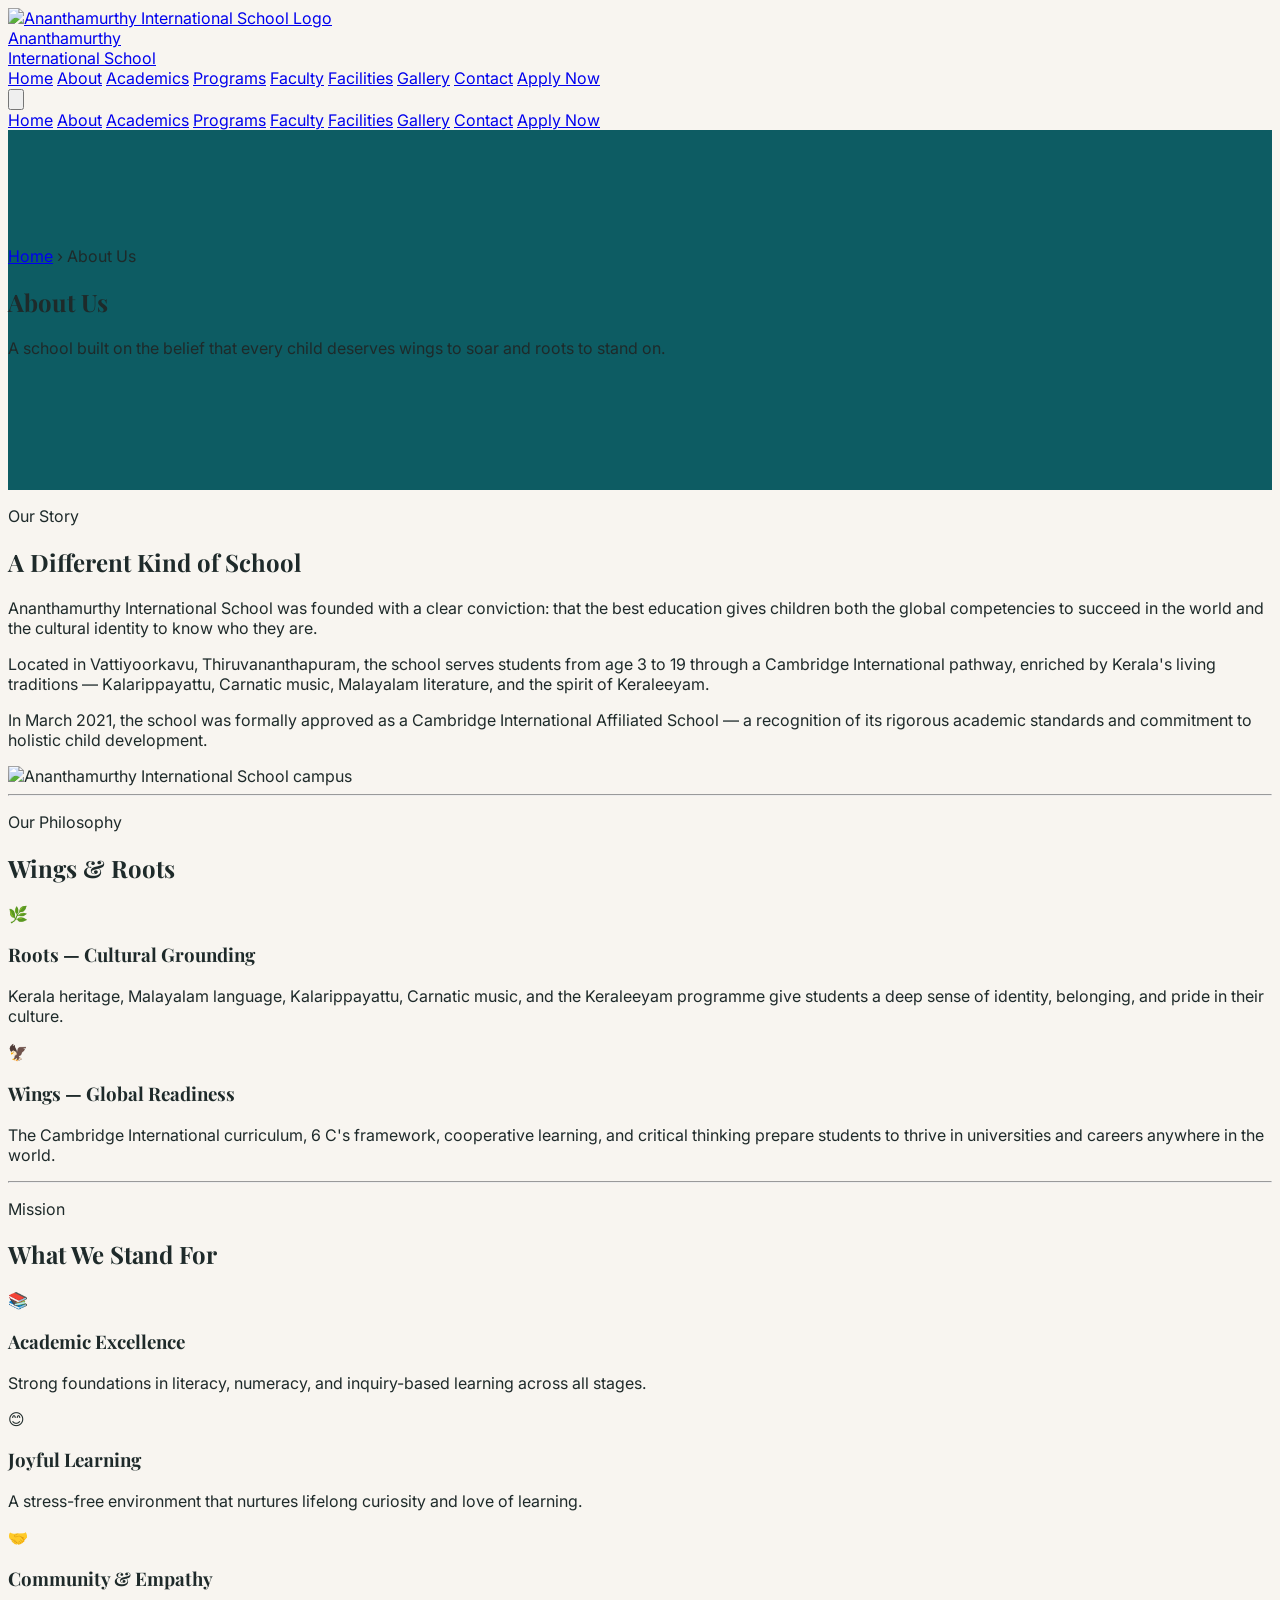
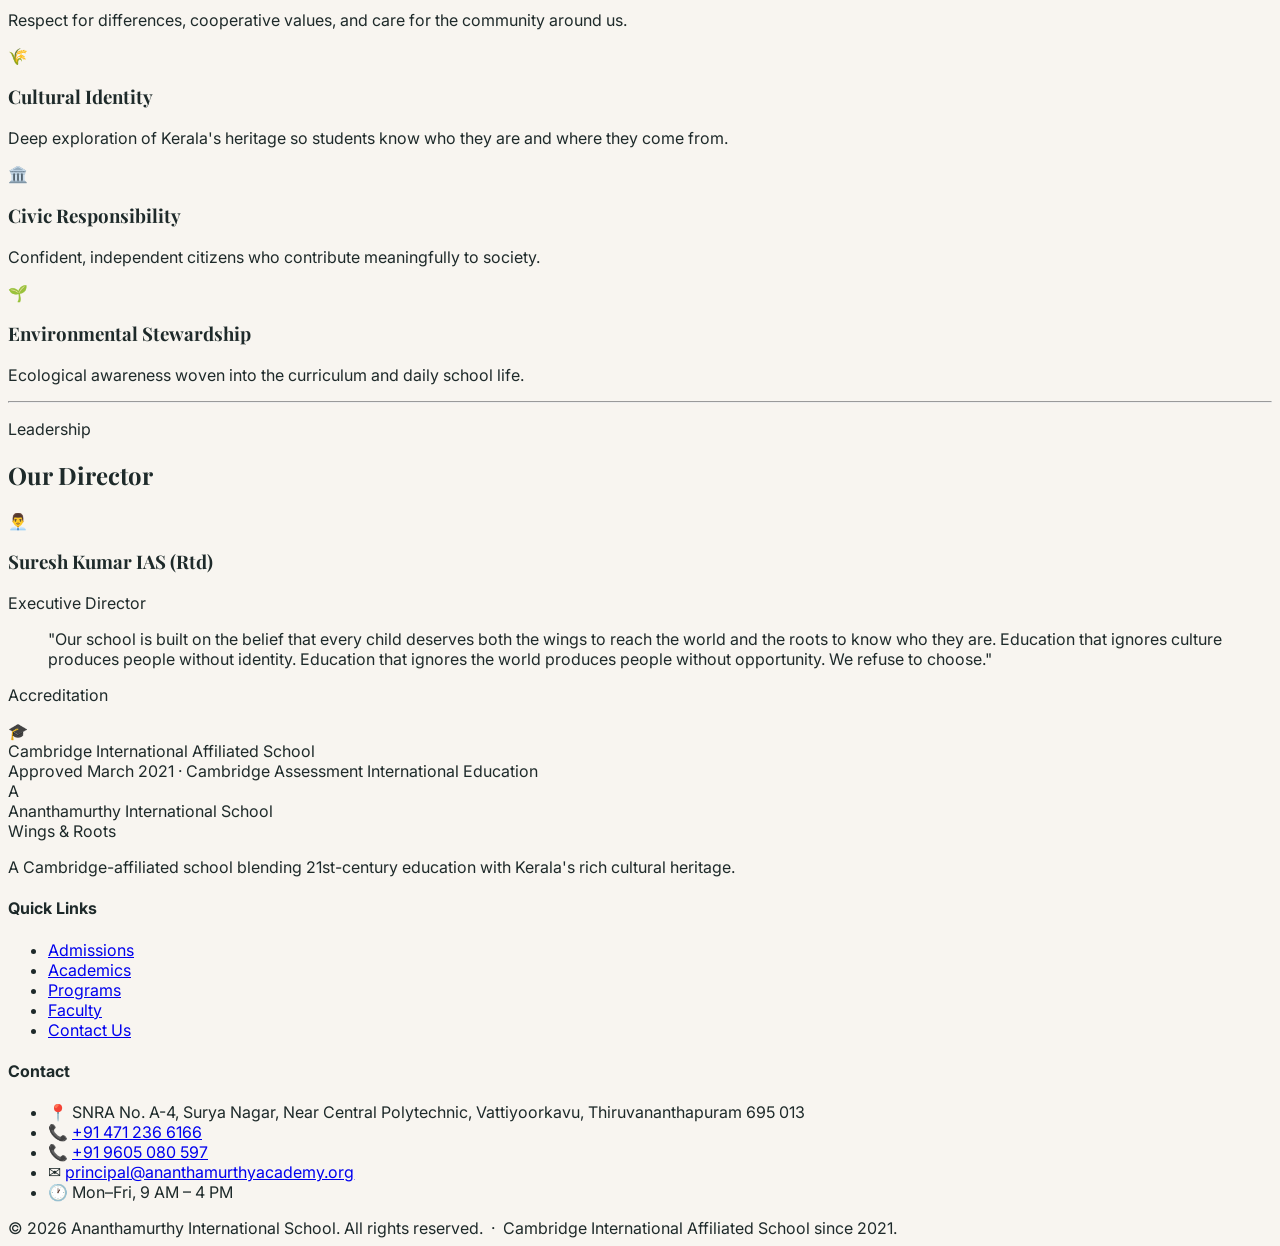
==== about.html @ 5019efb7 "Initial commit: full school website" ====
<!DOCTYPE html>
<html lang="en">
<head>
  <meta charset="UTF-8" />
  <meta name="viewport" content="width=device-width, initial-scale=1.0" />
  <title>About Us — Ananthamurthy International School</title>
  <script src="https://cdn.tailwindcss.com"></script>
  <link rel="stylesheet" href="assets/css/style.css" />
</head>
<body class="bg-stone-50">
  <div id="navbar-placeholder"></div>

  <!-- Hero -->
  <section class="hero-section" style="background-image: url('https://ananthamurthyacademy.org/images/banner_003.jpg'); min-height: 40vh;">
    <div class="hero-overlay"></div>
    <div class="hero-content max-w-6xl mx-auto px-6 py-16 text-white">
      <nav class="text-teal-200 text-sm mb-4">
        <a href="index.html" class="hover:text-yellow-300">Home</a>
        <span class="mx-2">›</span>
        <span class="text-white font-semibold">About Us</span>
      </nav>
      <h1 class="text-3xl md:text-5xl font-bold mb-4">About Us</h1>
      <p class="text-teal-100 text-lg max-w-2xl">A school built on the belief that every child deserves wings to soar and roots to stand on.</p>
    </div>
  </section>

  <div class="max-w-6xl mx-auto px-4 py-16">

    <!-- Our Story -->
    <section class="flex flex-col md:flex-row gap-12 items-center mb-16">
      <div class="md:w-1/2">
        <p class="text-yellow-600 font-semibold text-sm uppercase tracking-widest mb-2">Our Story</p>
        <h2 class="text-3xl font-bold text-teal-900 mb-5">A Different Kind of School</h2>
        <p class="text-gray-600 leading-relaxed mb-4">
          Ananthamurthy International School was founded with a clear conviction: that the best education gives children
          both the global competencies to succeed in the world and the cultural identity to know who they are.
        </p>
        <p class="text-gray-600 leading-relaxed mb-4">
          Located in Vattiyoorkavu, Thiruvananthapuram, the school serves students from age 3 to 19 through
          a Cambridge International pathway, enriched by Kerala's living traditions — Kalarippayattu, Carnatic
          music, Malayalam literature, and the spirit of Keraleeyam.
        </p>
        <p class="text-gray-600 leading-relaxed">
          In March 2021, the school was formally approved as a Cambridge International Affiliated School —
          a recognition of its rigorous academic standards and commitment to holistic child development.
        </p>
      </div>
      <div class="md:w-1/2 rounded-2xl overflow-hidden shadow-lg">
        <img src="https://ananthamurthyacademy.org/images/banner_001.jpg"
             alt="Ananthamurthy International School campus"
             class="w-full h-72 object-cover" />
      </div>
    </section>

    <hr class="border-stone-200 mb-16" />

    <!-- Wings & Roots -->
    <section class="mb-16">
      <div class="text-center mb-10">
        <p class="text-yellow-600 font-semibold text-sm uppercase tracking-widest mb-2">Our Philosophy</p>
        <h2 class="text-3xl font-bold text-teal-900">Wings &amp; Roots</h2>
      </div>
      <div class="grid grid-cols-1 md:grid-cols-2 gap-8">
        <div class="bg-teal-800 text-white rounded-2xl p-8">
          <div class="text-4xl mb-4">🌿</div>
          <h3 class="text-xl font-bold mb-3">Roots — Cultural Grounding</h3>
          <p class="text-teal-100 leading-relaxed">
            Kerala heritage, Malayalam language, Kalarippayattu, Carnatic music, and the Keraleeyam programme
            give students a deep sense of identity, belonging, and pride in their culture.
          </p>
        </div>
        <div class="bg-yellow-500 text-teal-900 rounded-2xl p-8">
          <div class="text-4xl mb-4">🦅</div>
          <h3 class="text-xl font-bold mb-3">Wings — Global Readiness</h3>
          <p class="text-teal-800 leading-relaxed">
            The Cambridge International curriculum, 6 C's framework, cooperative learning, and critical thinking
            prepare students to thrive in universities and careers anywhere in the world.
          </p>
        </div>
      </div>
    </section>

    <hr class="border-stone-200 mb-16" />

    <!-- Mission -->
    <section class="mb-16">
      <p class="text-yellow-600 font-semibold text-sm uppercase tracking-widest mb-2">Mission</p>
      <h2 class="text-3xl font-bold text-teal-900 mb-8">What We Stand For</h2>
      <div class="grid grid-cols-1 sm:grid-cols-2 lg:grid-cols-3 gap-6">
        <div class="bg-white rounded-xl p-6 border border-teal-50 shadow-sm">
          <div class="text-2xl mb-3">📚</div>
          <h3 class="font-bold text-teal-900 mb-2">Academic Excellence</h3>
          <p class="text-gray-500 text-sm leading-relaxed">Strong foundations in literacy, numeracy, and inquiry-based learning across all stages.</p>
        </div>
        <div class="bg-white rounded-xl p-6 border border-teal-50 shadow-sm">
          <div class="text-2xl mb-3">😊</div>
          <h3 class="font-bold text-teal-900 mb-2">Joyful Learning</h3>
          <p class="text-gray-500 text-sm leading-relaxed">A stress-free environment that nurtures lifelong curiosity and love of learning.</p>
        </div>
        <div class="bg-white rounded-xl p-6 border border-teal-50 shadow-sm">
          <div class="text-2xl mb-3">🤝</div>
          <h3 class="font-bold text-teal-900 mb-2">Community &amp; Empathy</h3>
          <p class="text-gray-500 text-sm leading-relaxed">Respect for differences, cooperative values, and care for the community around us.</p>
        </div>
        <div class="bg-white rounded-xl p-6 border border-teal-50 shadow-sm">
          <div class="text-2xl mb-3">🌾</div>
          <h3 class="font-bold text-teal-900 mb-2">Cultural Identity</h3>
          <p class="text-gray-500 text-sm leading-relaxed">Deep exploration of Kerala's heritage so students know who they are and where they come from.</p>
        </div>
        <div class="bg-white rounded-xl p-6 border border-teal-50 shadow-sm">
          <div class="text-2xl mb-3">🏛️</div>
          <h3 class="font-bold text-teal-900 mb-2">Civic Responsibility</h3>
          <p class="text-gray-500 text-sm leading-relaxed">Confident, independent citizens who contribute meaningfully to society.</p>
        </div>
        <div class="bg-white rounded-xl p-6 border border-teal-50 shadow-sm">
          <div class="text-2xl mb-3">🌱</div>
          <h3 class="font-bold text-teal-900 mb-2">Environmental Stewardship</h3>
          <p class="text-gray-500 text-sm leading-relaxed">Ecological awareness woven into the curriculum and daily school life.</p>
        </div>
      </div>
    </section>

    <hr class="border-stone-200 mb-16" />

    <!-- Director -->
    <section class="mb-16">
      <p class="text-yellow-600 font-semibold text-sm uppercase tracking-widest mb-2">Leadership</p>
      <h2 class="text-3xl font-bold text-teal-900 mb-8">Our Director</h2>
      <div class="flex flex-col md:flex-row gap-10 items-center bg-white rounded-2xl p-8 shadow-sm border border-teal-50">
        <div class="flex-shrink-0 w-36 h-36 rounded-full bg-teal-100 flex items-center justify-center text-6xl">👨‍💼</div>
        <div>
          <h3 class="text-xl font-bold text-teal-900 mb-1">Suresh Kumar IAS (Rtd)</h3>
          <p class="text-yellow-600 font-semibold text-sm mb-4">Executive Director</p>
          <blockquote class="text-gray-600 italic leading-relaxed border-l-4 border-yellow-400 pl-4">
            "Our school is built on the belief that every child deserves both the wings to reach the world
            and the roots to know who they are. Education that ignores culture produces people without identity.
            Education that ignores the world produces people without opportunity. We refuse to choose."
          </blockquote>
        </div>
      </div>
    </section>

    <!-- Cambridge Badge -->
    <section class="bg-teal-50 rounded-2xl p-8 text-center">
      <p class="text-teal-700 text-sm font-semibold uppercase tracking-widest mb-3">Accreditation</p>
      <div class="inline-flex items-center gap-3 bg-white border border-teal-100 rounded-xl px-6 py-4 shadow-sm">
        <span class="text-3xl">🎓</span>
        <div class="text-left">
          <div class="font-bold text-teal-900 text-sm">Cambridge International Affiliated School</div>
          <div class="text-gray-400 text-xs">Approved March 2021 · Cambridge Assessment International Education</div>
        </div>
      </div>
    </section>

  </div>

  <div id="footer-placeholder"></div>
  <script src="assets/js/components.js"></script>
</body>
</html>
---- assets/css/style.css ----
/* ============================================================
   style.css — Minimal custom CSS
   Tailwind handles 95% of styling. This file covers only
   things Tailwind can't do with utility classes alone.
   ============================================================ */

/* Import Google Fonts */
@import url('https://fonts.googleapis.com/css2?family=Playfair+Display:wght@600;700&family=Inter:wght@400;500;600;700&display=swap');

/* Apply fonts globally */
body {
  font-family: 'Inter', system-ui, sans-serif;
  background-color: #F8F5F0;
  color: #1E2A2A;
}

h1, h2, h3 {
  font-family: 'Playfair Display', Georgia, serif;
}

/* Hero section — full-viewport background image with overlay */
.hero-section {
  position: relative;
  min-height: 92vh;
  background-size: cover;
  background-position: center;
  background-color: #0D5C63; /* fallback if image doesn't load */
  display: flex;
  align-items: center;
}

.hero-overlay {
  position: absolute;
  inset: 0;
  background: linear-gradient(
    135deg,
    rgba(13, 92, 99, 0.88) 0%,
    rgba(13, 92, 99, 0.65) 100%
  );
}

.hero-content {
  position: relative;
  z-index: 10;
}

/* Gallery lightbox */
.lightbox {
  position: fixed;
  inset: 0;
  background: rgba(0, 0, 0, 0.92);
  display: flex;
  align-items: center;
  justify-content: center;
  z-index: 1000;
  padding: 1rem;
}

.lightbox.hidden {
  display: none;
}

/* FAQ accordion — smooth height transition */
.faq-answer {
  max-height: 0;
  overflow: hidden;
  transition: max-height 0.3s ease;
}

.faq-answer.open {
  max-height: 300px;
}

/* Smooth page scroll */
html {
  scroll-behavior: smooth;
}

/* Custom teal color shortcuts (used alongside Tailwind) */
.text-teal-school   { color: #0D5C63; }
.bg-teal-school     { background-color: #0D5C63; }
.text-gold-school   { color: #C8962B; }
.bg-gold-school     { background-color: #C8962B; }
.border-gold-school { border-color: #C8962B; }
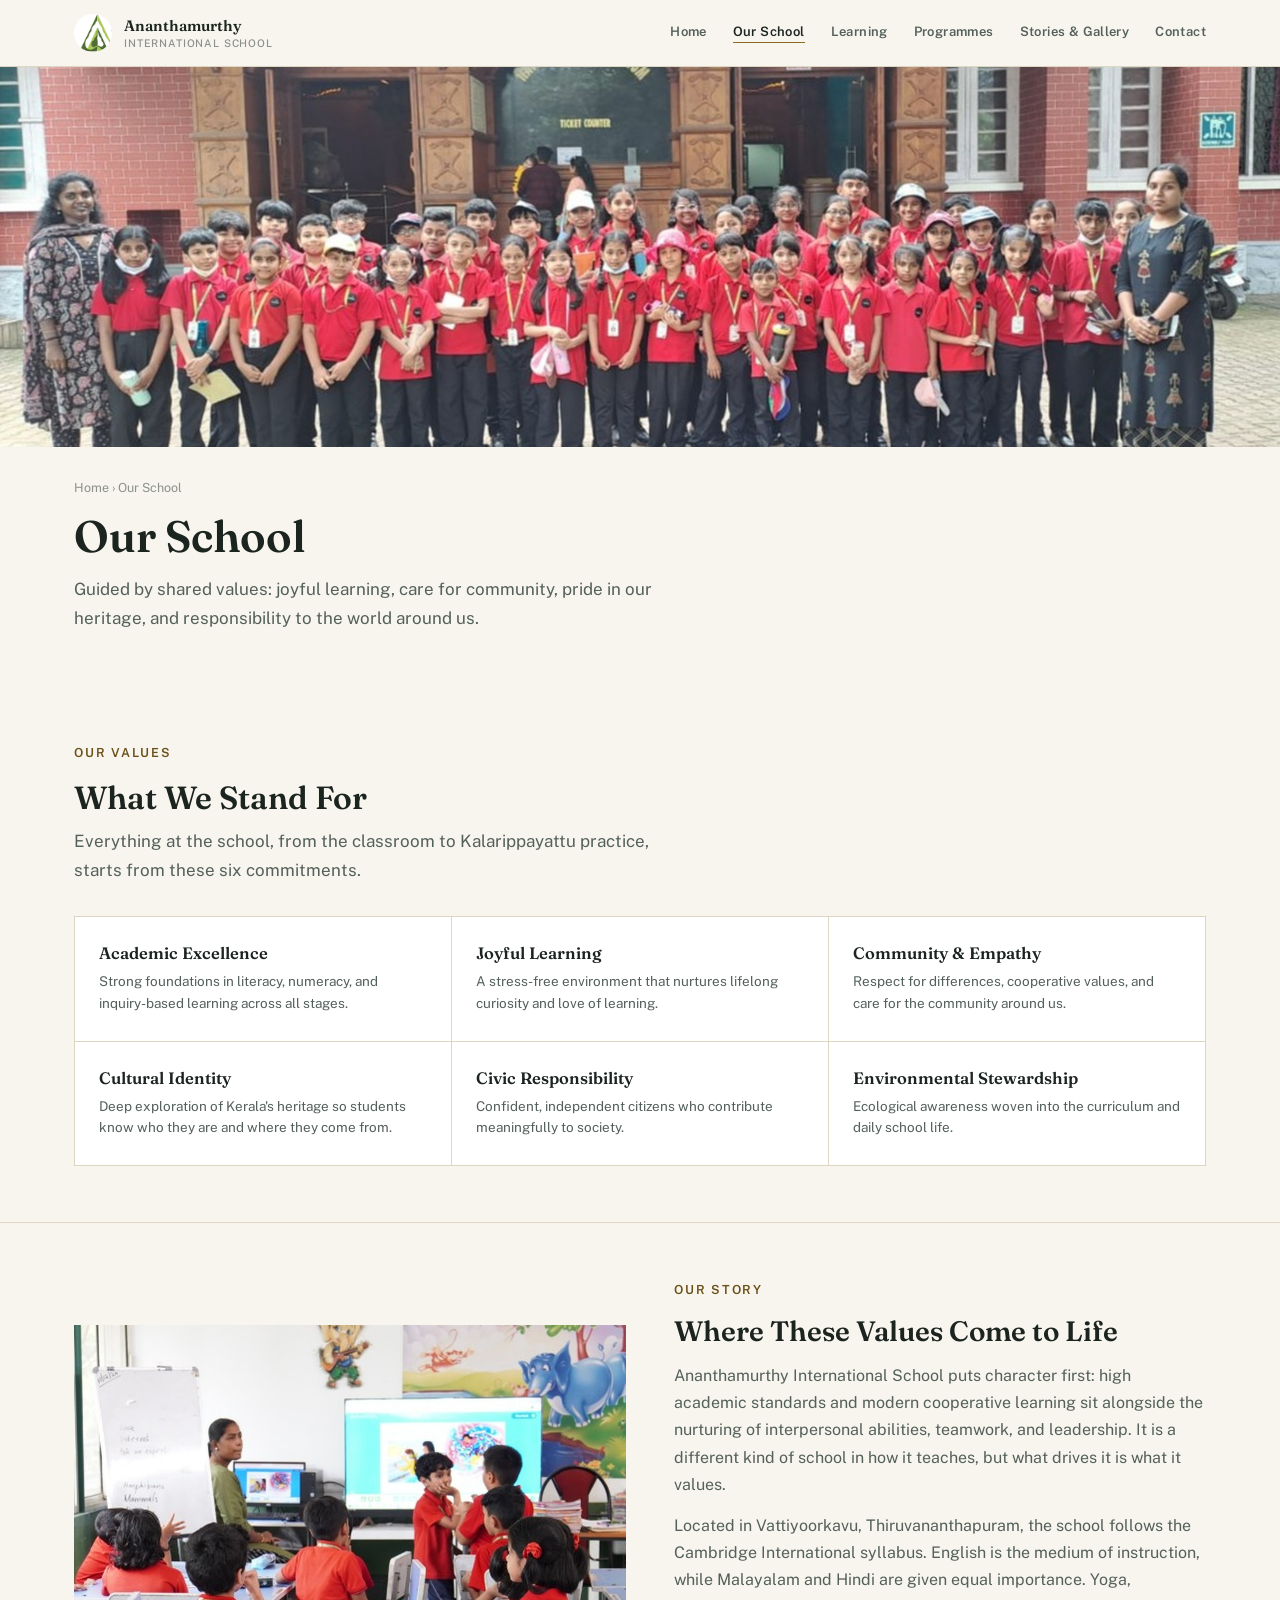
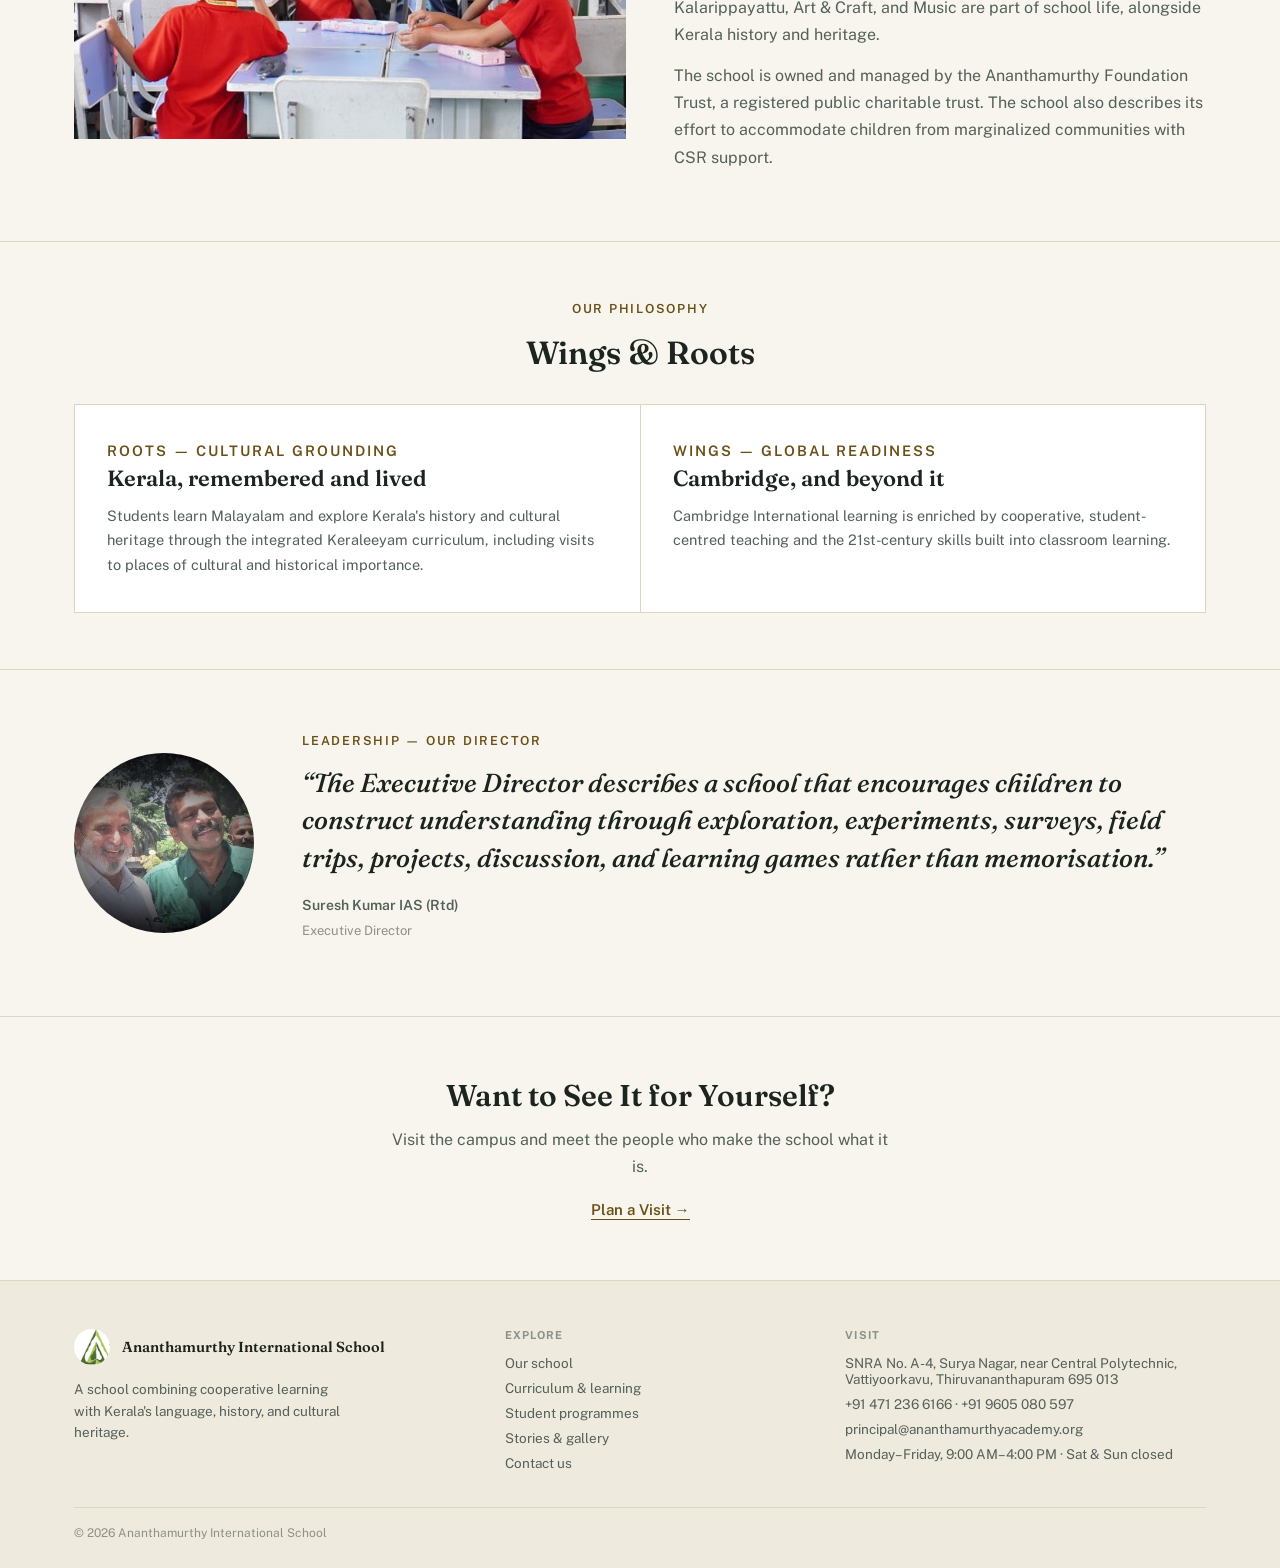
==== commit 35c1460f: "Editorial redesign: values-led copy, all pages converted Co-Authored-By: Claude Sonnet 5.5 <noreply@" ====
--- a/about.html
+++ b/about.html
@@ -1,160 +1,120 @@
 <!DOCTYPE html>
 <html lang="en">
 <head>
-  <meta charset="UTF-8" />
-  <meta name="viewport" content="width=device-width, initial-scale=1.0" />
-  <title>About Us — Ananthamurthy International School</title>
-  <script src="https://cdn.tailwindcss.com"></script>
-  <link rel="stylesheet" href="assets/css/style.css" />
+<meta charset="UTF-8" />
+<meta name="viewport" content="width=device-width, initial-scale=1.0" />
+<title>Our School — Ananthamurthy International School</title>
+<link rel="preconnect" href="https://fonts.googleapis.com">
+<link rel="preconnect" href="https://fonts.gstatic.com" crossorigin>
+<link rel="stylesheet" href="https://fonts.googleapis.com/css2?family=Fraunces:ital,opsz,wght@0,9..144,400;0,9..144,500;0,9..144,600;1,9..144,500&family=Public+Sans:wght@400;500;600;700&display=swap">
+<link rel="stylesheet" href="assets/css/editorial.css" />
 </head>
-<body class="bg-stone-50">
-  <div id="navbar-placeholder"></div>
+<body>
+  <header class="site"><div id="navbar-placeholder"></div></header>
 
-  <!-- Hero -->
-  <section class="hero-section" style="background-image: url('https://ananthamurthyacademy.org/images/banner_003.jpg'); min-height: 40vh;">
-    <div class="hero-overlay"></div>
-    <div class="hero-content max-w-6xl mx-auto px-6 py-16 text-white">
-      <nav class="text-teal-200 text-sm mb-4">
-        <a href="index.html" class="hover:text-yellow-300">Home</a>
-        <span class="mx-2">›</span>
-        <span class="text-white font-semibold">About Us</span>
-      </nav>
-      <h1 class="text-3xl md:text-5xl font-bold mb-4">About Us</h1>
-      <p class="text-teal-100 text-lg max-w-2xl">A school built on the belief that every child deserves wings to soar and roots to stand on.</p>
+  <div class="page-hero-photo">
+    <img src="assets/images/images/banner2.jpg" alt="Ananthamurthy International School students and campus" />
+  </div>
+  <div class="wrap page-hero-copy">
+    <p class="crumb"><a href="index.html">Home</a> › Our School</p>
+    <h1>Our School</h1>
+    <p class="lede">Guided by shared values: joyful learning, care for community, pride in our heritage, and responsibility to the world around us.</p>
+  </div>
+
+  <section class="section" style="border-top:none;">
+    <div class="wrap">
+      <div class="section-head">
+        <p class="eyebrow">Our Values</p>
+        <h2>What We Stand For</h2>
+        <p class="lede">Everything at the school, from the classroom to Kalarippayattu practice, starts from these six commitments.</p>
+      </div>
+      <div class="item-grid">
+        <div class="item">
+          <h3>Academic Excellence</h3>
+          <p>Strong foundations in literacy, numeracy, and inquiry-based learning across all stages.</p>
+        </div>
+        <div class="item">
+          <h3>Joyful Learning</h3>
+          <p>A stress-free environment that nurtures lifelong curiosity and love of learning.</p>
+        </div>
+        <div class="item">
+          <h3>Community &amp; Empathy</h3>
+          <p>Respect for differences, cooperative values, and care for the community around us.</p>
+        </div>
+        <div class="item">
+          <h3>Cultural Identity</h3>
+          <p>Deep exploration of Kerala's heritage so students know who they are and where they come from.</p>
+        </div>
+        <div class="item">
+          <h3>Civic Responsibility</h3>
+          <p>Confident, independent citizens who contribute meaningfully to society.</p>
+        </div>
+        <div class="item">
+          <h3>Environmental Stewardship</h3>
+          <p>Ecological awareness woven into the curriculum and daily school life.</p>
+        </div>
+      </div>
     </div>
   </section>
 
-  <div class="max-w-6xl mx-auto px-4 py-16">
+  <section class="section">
+    <div class="wrap split">
+      <div class="split-photo">
+        <img src="assets/images/images/banner3.jpg" alt="Ananthamurthy International School campus" />
+      </div>
+      <div class="split-body">
+        <p class="eyebrow">Our Story</p>
+        <h2>Where These Values Come to Life</h2>
+        <p>Ananthamurthy International School puts character first: high academic standards and modern cooperative learning sit alongside the nurturing of interpersonal abilities, teamwork, and leadership. It is a different kind of school in how it teaches, but what drives it is what it values.</p>
+        <p>Located in Vattiyoorkavu, Thiruvananthapuram, the school follows the Cambridge International syllabus. English is the medium of instruction, while Malayalam and Hindi are given equal importance. Yoga, Kalarippayattu, Art &amp; Craft, and Music are part of school life, alongside Kerala history and heritage.</p>
+        <p>The school is owned and managed by the Ananthamurthy Foundation Trust, a registered public charitable trust. The school also describes its effort to accommodate children from marginalized communities with CSR support.</p>
+      </div>
+    </div>
+  </section>
 
-    <!-- Our Story -->
-    <section class="flex flex-col md:flex-row gap-12 items-center mb-16">
-      <div class="md:w-1/2">
-        <p class="text-yellow-600 font-semibold text-sm uppercase tracking-widest mb-2">Our Story</p>
-        <h2 class="text-3xl font-bold text-teal-900 mb-5">A Different Kind of School</h2>
-        <p class="text-gray-600 leading-relaxed mb-4">
-          Ananthamurthy International School was founded with a clear conviction: that the best education gives children
-          both the global competencies to succeed in the world and the cultural identity to know who they are.
-        </p>
-        <p class="text-gray-600 leading-relaxed mb-4">
-          Located in Vattiyoorkavu, Thiruvananthapuram, the school serves students from age 3 to 19 through
-          a Cambridge International pathway, enriched by Kerala's living traditions — Kalarippayattu, Carnatic
-          music, Malayalam literature, and the spirit of Keraleeyam.
-        </p>
-        <p class="text-gray-600 leading-relaxed">
-          In March 2021, the school was formally approved as a Cambridge International Affiliated School —
-          a recognition of its rigorous academic standards and commitment to holistic child development.
-        </p>
+  <section class="section">
+    <div class="wrap">
+      <div class="section-head" style="text-align:center;">
+        <p class="eyebrow">Our Philosophy</p>
+        <h2>Wings &amp; Roots</h2>
       </div>
-      <div class="md:w-1/2 rounded-2xl overflow-hidden shadow-lg">
-        <img src="https://ananthamurthyacademy.org/images/banner_001.jpg"
-             alt="Ananthamurthy International School campus"
-             class="w-full h-72 object-cover" />
-      </div>
-    </section>
-
-    <hr class="border-stone-200 mb-16" />
-
-    <!-- Wings & Roots -->
-    <section class="mb-16">
-      <div class="text-center mb-10">
-        <p class="text-yellow-600 font-semibold text-sm uppercase tracking-widest mb-2">Our Philosophy</p>
-        <h2 class="text-3xl font-bold text-teal-900">Wings &amp; Roots</h2>
-      </div>
-      <div class="grid grid-cols-1 md:grid-cols-2 gap-8">
-        <div class="bg-teal-800 text-white rounded-2xl p-8">
-          <div class="text-4xl mb-4">🌿</div>
-          <h3 class="text-xl font-bold mb-3">Roots — Cultural Grounding</h3>
-          <p class="text-teal-100 leading-relaxed">
-            Kerala heritage, Malayalam language, Kalarippayattu, Carnatic music, and the Keraleeyam programme
-            give students a deep sense of identity, belonging, and pride in their culture.
-          </p>
+      <div class="feature-pair">
+        <div class="feature">
+          <p class="eyebrow">Roots — Cultural Grounding</p>
+          <h3>Kerala, remembered and lived</h3>
+          <p>Students learn Malayalam and explore Kerala's history and cultural heritage through the integrated Keraleeyam curriculum, including visits to places of cultural and historical importance.</p>
         </div>
-        <div class="bg-yellow-500 text-teal-900 rounded-2xl p-8">
-          <div class="text-4xl mb-4">🦅</div>
-          <h3 class="text-xl font-bold mb-3">Wings — Global Readiness</h3>
-          <p class="text-teal-800 leading-relaxed">
-            The Cambridge International curriculum, 6 C's framework, cooperative learning, and critical thinking
-            prepare students to thrive in universities and careers anywhere in the world.
-          </p>
+        <div class="feature">
+          <p class="eyebrow">Wings — Global Readiness</p>
+          <h3>Cambridge, and beyond it</h3>
+          <p>Cambridge International learning is enriched by cooperative, student-centred teaching and the 21st-century skills built into classroom learning.</p>
         </div>
       </div>
-    </section>
+    </div>
+  </section>
 
-    <hr class="border-stone-200 mb-16" />
+  <section class="quote-section">
+    <div class="wrap quote-grid">
+      <div class="quote-photo">
+        <img src="assets/images/images/with_our_leading_light_ananthamurthy_ananthamurthy-academy.jpg" alt="Suresh Kumar IAS (Rtd), Executive Director" />
+      </div>
+      <div class="quote-body">
+        <p class="eyebrow">Leadership — Our Director</p>
+        <blockquote>&ldquo;The Executive Director describes a school that encourages children to construct understanding through exploration, experiments, surveys, field trips, projects, discussion, and learning games rather than memorisation.&rdquo;</blockquote>
+        <p class="quote-attr">Suresh Kumar IAS (Rtd)<span>Executive Director</span></p>
+      </div>
+    </div>
+  </section>
 
-    <!-- Mission -->
-    <section class="mb-16">
-      <p class="text-yellow-600 font-semibold text-sm uppercase tracking-widest mb-2">Mission</p>
-      <h2 class="text-3xl font-bold text-teal-900 mb-8">What We Stand For</h2>
-      <div class="grid grid-cols-1 sm:grid-cols-2 lg:grid-cols-3 gap-6">
-        <div class="bg-white rounded-xl p-6 border border-teal-50 shadow-sm">
-          <div class="text-2xl mb-3">📚</div>
-          <h3 class="font-bold text-teal-900 mb-2">Academic Excellence</h3>
-          <p class="text-gray-500 text-sm leading-relaxed">Strong foundations in literacy, numeracy, and inquiry-based learning across all stages.</p>
-        </div>
-        <div class="bg-white rounded-xl p-6 border border-teal-50 shadow-sm">
-          <div class="text-2xl mb-3">😊</div>
-          <h3 class="font-bold text-teal-900 mb-2">Joyful Learning</h3>
-          <p class="text-gray-500 text-sm leading-relaxed">A stress-free environment that nurtures lifelong curiosity and love of learning.</p>
-        </div>
-        <div class="bg-white rounded-xl p-6 border border-teal-50 shadow-sm">
-          <div class="text-2xl mb-3">🤝</div>
-          <h3 class="font-bold text-teal-900 mb-2">Community &amp; Empathy</h3>
-          <p class="text-gray-500 text-sm leading-relaxed">Respect for differences, cooperative values, and care for the community around us.</p>
-        </div>
-        <div class="bg-white rounded-xl p-6 border border-teal-50 shadow-sm">
-          <div class="text-2xl mb-3">🌾</div>
-          <h3 class="font-bold text-teal-900 mb-2">Cultural Identity</h3>
-          <p class="text-gray-500 text-sm leading-relaxed">Deep exploration of Kerala's heritage so students know who they are and where they come from.</p>
-        </div>
-        <div class="bg-white rounded-xl p-6 border border-teal-50 shadow-sm">
-          <div class="text-2xl mb-3">🏛️</div>
-          <h3 class="font-bold text-teal-900 mb-2">Civic Responsibility</h3>
-          <p class="text-gray-500 text-sm leading-relaxed">Confident, independent citizens who contribute meaningfully to society.</p>
-        </div>
-        <div class="bg-white rounded-xl p-6 border border-teal-50 shadow-sm">
-          <div class="text-2xl mb-3">🌱</div>
-          <h3 class="font-bold text-teal-900 mb-2">Environmental Stewardship</h3>
-          <p class="text-gray-500 text-sm leading-relaxed">Ecological awareness woven into the curriculum and daily school life.</p>
-        </div>
-      </div>
-    </section>
+  <section class="cta-banner">
+    <div class="wrap">
+      <h2>Want to See It for Yourself?</h2>
+      <p>Visit the campus and meet the people who make the school what it is.</p>
+      <a class="textlink" href="contact.html">Plan a Visit →</a>
+    </div>
+  </section>
 
-    <hr class="border-stone-200 mb-16" />
-
-    <!-- Director -->
-    <section class="mb-16">
-      <p class="text-yellow-600 font-semibold text-sm uppercase tracking-widest mb-2">Leadership</p>
-      <h2 class="text-3xl font-bold text-teal-900 mb-8">Our Director</h2>
-      <div class="flex flex-col md:flex-row gap-10 items-center bg-white rounded-2xl p-8 shadow-sm border border-teal-50">
-        <div class="flex-shrink-0 w-36 h-36 rounded-full bg-teal-100 flex items-center justify-center text-6xl">👨‍💼</div>
-        <div>
-          <h3 class="text-xl font-bold text-teal-900 mb-1">Suresh Kumar IAS (Rtd)</h3>
-          <p class="text-yellow-600 font-semibold text-sm mb-4">Executive Director</p>
-          <blockquote class="text-gray-600 italic leading-relaxed border-l-4 border-yellow-400 pl-4">
-            "Our school is built on the belief that every child deserves both the wings to reach the world
-            and the roots to know who they are. Education that ignores culture produces people without identity.
-            Education that ignores the world produces people without opportunity. We refuse to choose."
-          </blockquote>
-        </div>
-      </div>
-    </section>
-
-    <!-- Cambridge Badge -->
-    <section class="bg-teal-50 rounded-2xl p-8 text-center">
-      <p class="text-teal-700 text-sm font-semibold uppercase tracking-widest mb-3">Accreditation</p>
-      <div class="inline-flex items-center gap-3 bg-white border border-teal-100 rounded-xl px-6 py-4 shadow-sm">
-        <span class="text-3xl">🎓</span>
-        <div class="text-left">
-          <div class="font-bold text-teal-900 text-sm">Cambridge International Affiliated School</div>
-          <div class="text-gray-400 text-xs">Approved March 2021 · Cambridge Assessment International Education</div>
-        </div>
-      </div>
-    </section>
-
-  </div>
-
-  <div id="footer-placeholder"></div>
-  <script src="assets/js/components.js"></script>
+  <footer class="site"><div id="footer-placeholder"></div></footer>
+  <script src="assets/js/editorial-nav.js?v=20261016"></script>
 </body>
 </html>
--- a/assets/css/editorial.css
+++ b/assets/css/editorial.css
@@ -0,0 +1,319 @@
+/* ============================================================
+   Ananthamurthy International School — editorial design system
+   Palette: warm neutral paper + near-black ink + one muted gold
+   accent. Serif display (Fraunces) + Public Sans body. No pill
+   buttons, no emoji icons, no solid color blocks — hairline rules
+   and real photography carry the page instead.
+   ============================================================ */
+
+:root{
+  --paper:#f7f5ee;
+  --paper-deep:#eeeadd;
+  --surface:#ffffff;
+  --ink:#1c2420;
+  --ink-soft:#54605a;
+  --ink-faint:#8c9189;
+  --rule:#ddd6c3;
+  --accent:#8c6a24;
+  --accent-ink:#6a4f17;
+  --max:1180px;
+}
+*{box-sizing:border-box;}
+html{scroll-behavior:smooth;}
+body{
+  margin:0;
+  background:var(--paper);
+  color:var(--ink);
+  font-family:'Public Sans', Arial, sans-serif;
+  -webkit-font-smoothing:antialiased;
+}
+img{max-width:100%; display:block;}
+.wrap{max-width:var(--max); margin-inline:auto; padding-inline:24px;}
+
+h1,h2,h3{
+  font-family:'Fraunces', Georgia, serif;
+  font-weight:600;
+  color:var(--ink);
+  text-wrap:balance;
+  margin:0;
+}
+.eyebrow{
+  font-family:'Public Sans', sans-serif;
+  font-size:12.5px;
+  font-weight:600;
+  letter-spacing:0.14em;
+  text-transform:uppercase;
+  color:var(--accent-ink);
+  margin:0 0 14px;
+}
+.lede{color:var(--ink-soft); font-size:17px; line-height:1.7; max-width:62ch;}
+p{margin:0 0 14px; color:var(--ink-soft); line-height:1.7;}
+a{color:inherit;}
+.textlink{
+  color:var(--accent-ink);
+  text-decoration:none;
+  font-weight:600;
+  font-size:15px;
+  border-bottom:1px solid currentColor;
+  padding-bottom:1px;
+  display:inline-block;
+}
+.textlink:hover{color:var(--ink);}
+
+/* ===== NAV ===== */
+header.site{
+  position:sticky; top:0; z-index:40;
+  background:rgba(247,245,238,0.96);
+  backdrop-filter:blur(6px);
+  border-bottom:1px solid var(--rule);
+}
+.nav-inner{display:flex; align-items:center; justify-content:space-between; gap:20px; padding-block:14px;}
+.brand{display:flex; align-items:center; gap:12px; text-decoration:none;}
+.brand img{width:38px; height:38px; border-radius:50%; object-fit:cover;}
+.brand-text{font-family:'Fraunces',serif; font-size:15px; font-weight:600; line-height:1.2; color:var(--ink);}
+.brand-text small{display:block; font-family:'Public Sans',sans-serif; font-weight:500; font-size:10.5px; letter-spacing:0.08em; text-transform:uppercase; color:var(--ink-faint); margin-top:2px;}
+nav.links{display:flex; align-items:center; gap:26px; flex-wrap:wrap;}
+nav.links a{font-size:13px; font-weight:600; letter-spacing:0.03em; text-decoration:none; color:var(--ink-soft); padding-bottom:3px; border-bottom:1px solid transparent;}
+nav.links a:hover{color:var(--ink); border-color:var(--rule);}
+nav.links a.current{color:var(--ink); border-color:var(--accent);}
+#nav-toggle{display:none; background:none; border:1px solid var(--rule); border-radius:6px; padding:7px 9px; color:var(--ink);}
+#nav-toggle svg{width:18px; height:18px; display:block;}
+#mobile-links{display:none;}
+
+/* ===== PAGE HERO (inner pages: photo + breadcrumb + title below) ===== */
+.page-hero-photo{width:100%; height:38vw; max-height:380px; min-height:220px; overflow:hidden; background:var(--paper-deep);}
+.page-hero-photo img{width:100%; height:100%; object-fit:cover;}
+.page-hero-copy{padding-block:30px 40px;}
+.crumb{font-size:12.5px; color:var(--ink-faint); margin-bottom:14px;}
+.crumb a{text-decoration:none; color:var(--ink-faint);}
+.crumb a:hover{color:var(--accent-ink);}
+.page-hero-copy h1{font-size:clamp(28px,4.2vw,44px); line-height:1.1;}
+.page-hero-copy .lede{margin-top:14px;}
+
+/* ===== HOME HERO ===== */
+.hero-photo{width:100%; height:62vw; max-height:620px; min-height:320px; overflow:hidden; background:var(--paper-deep);}
+.hero-photo img{width:100%; height:100%; object-fit:cover; object-position:center 35%;}
+.hero-copy{padding-block:52px 44px;}
+.hero-copy h1{font-size:clamp(32px,5vw,54px); line-height:1.08; max-width:16ch;}
+.hero-copy .lede{margin-top:18px; font-size:18px;}
+.hero-actions{display:flex; gap:28px; margin-top:28px; flex-wrap:wrap;}
+
+/* ===== SECTION / RULES ===== */
+.section{padding-block:56px; border-top:1px solid var(--rule);}
+.section:first-of-type{border-top:none;}
+.section-head{margin-bottom:32px;}
+.section-head h2{font-size:clamp(24px,3vw,32px);}
+.section-head .lede{margin-top:10px;}
+.section-head.row{display:flex; justify-content:space-between; align-items:flex-end; gap:16px; flex-wrap:wrap;}
+
+/* ===== EDITORIAL INTRO (two-column text) ===== */
+.intro-inner{display:flex; gap:56px; flex-wrap:wrap;}
+.intro-inner .col{flex:1 1 320px;}
+.intro-inner h2{font-size:clamp(24px,3vw,32px); margin-bottom:18px;}
+
+/* ===== SPLIT (photo + text, reversible) ===== */
+.split{display:flex; gap:48px; align-items:center; flex-wrap:wrap;}
+.split.reverse{flex-direction:row-reverse;}
+.split-photo{flex:1 1 400px; aspect-ratio:4/3; overflow:hidden; background:var(--paper-deep);}
+.split-photo img{width:100%; height:100%; object-fit:cover;}
+.split-body{flex:1 1 380px;}
+.split-body h2,.split-body h3{font-size:clamp(22px,2.6vw,28px); margin-bottom:14px;}
+.split-list{list-style:none; margin:16px 0 0; padding:0; display:grid; gap:9px;}
+.split-list li{display:flex; gap:10px; font-size:14.5px; color:var(--ink-soft); line-height:1.5;}
+.split-list li::before{content:"—"; color:var(--accent); flex:0 0 auto;}
+
+/* ===== TWO / THREE PANEL ===== */
+.panels{padding-block:56px; border-top:1px solid var(--rule);}
+.panel-grid{display:grid; grid-template-columns:1fr 1fr; gap:28px;}
+.panel{background:var(--surface); border:1px solid var(--rule);}
+.panel-photo{aspect-ratio:4/3; overflow:hidden; background:var(--paper-deep);}
+.panel-photo img{width:100%; height:100%; object-fit:cover;}
+.panel-body{padding:24px 26px 28px;}
+.panel-body h3{font-size:21px; margin-bottom:8px;}
+.panel-body p{font-size:14.5px; line-height:1.65; margin:0 0 14px;}
+
+/* ===== FULL BLEED BREAK ===== */
+.break{width:100%; height:46vw; max-height:460px; min-height:260px; overflow:hidden; background:var(--paper-deep); position:relative;}
+.break img{width:100%; height:100%; object-fit:cover; object-position:center 30%;}
+.break-cap{position:absolute; left:24px; bottom:18px; font-family:'Fraunces', serif; font-style:italic; font-weight:500; color:#fff; font-size:clamp(17px,2.4vw,24px); text-shadow:0 1px 12px rgba(0,0,0,0.45); max-width:28ch;}
+
+/* ===== QUOTE / FEATURE PERSON ===== */
+.quote-section{padding-block:60px; border-top:1px solid var(--rule);}
+.quote-grid{display:flex; gap:48px; align-items:center; flex-wrap:wrap;}
+.quote-photo{width:180px; height:180px; flex:0 0 auto; border-radius:50%; overflow:hidden; background:var(--paper-deep);}
+.quote-photo img{width:100%; height:100%; object-fit:cover;}
+.quote-body{flex:1 1 380px;}
+blockquote{margin:0 0 16px; font-family:'Fraunces',serif; font-style:italic; font-weight:500; font-size:clamp(19px,2.4vw,26px); line-height:1.45; color:var(--ink);}
+.quote-attr{font-size:14px; font-weight:600;}
+.quote-attr span{display:block; font-weight:400; color:var(--ink-faint); font-size:13px; margin-top:2px;}
+
+/* ===== PROGRAMMES / PHOTO GRID ===== */
+.prog-grid{display:grid; grid-template-columns:repeat(4,1fr); gap:26px;}
+.prog-photo{aspect-ratio:1/1; overflow:hidden; background:var(--paper-deep); margin-bottom:14px;}
+.prog-photo img{width:100%; height:100%; object-fit:cover; transition:transform .5s ease;}
+.prog-card:hover .prog-photo img{transform:scale(1.04);}
+.prog-card h3{font-size:18px; margin-bottom:6px;}
+.prog-card p{font-size:13.5px; margin:0; line-height:1.5;}
+.prog-credit{display:block; color:var(--ink-faint); font-size:11px; margin-top:6px; line-height:1.5;}
+.prog-credit a{color:inherit;}
+
+/* ===== STEP ROW (true sequences: pathway stages, 5E model) ===== */
+.step-row{display:grid; grid-template-columns:repeat(var(--steps,3),1fr); gap:3px;}
+.step{background:var(--surface); border:1px solid var(--rule); padding:18px 16px; position:relative;}
+.step-index{font-family:'Fraunces',serif; font-style:italic; font-size:13px; color:var(--accent-ink); margin-bottom:8px; display:block;}
+.step h3{font-size:14.5px; margin-bottom:4px;}
+.step p{font-size:12.5px; margin:0; color:var(--ink-faint); line-height:1.5;}
+
+/* ===== PLAIN LIST GRID (mission aims, subjects, 6 C's — themed sets, not sequences) ===== */
+.item-grid{display:grid; grid-template-columns:repeat(3,1fr); gap:1px; background:var(--rule); border:1px solid var(--rule);}
+.item{background:var(--surface); padding:26px 24px;}
+.item h3{font-size:16.5px; margin-bottom:8px;}
+.item p{font-size:13.5px; margin:0; line-height:1.6;}
+
+.col-list{display:grid; grid-template-columns:1fr 1fr; gap:40px;}
+.col-list h3{font-family:'Public Sans',sans-serif; font-size:12px; font-weight:700; letter-spacing:0.08em; text-transform:uppercase; color:var(--ink-faint); margin-bottom:14px;}
+.col-list ul{list-style:none; margin:0; padding:0; display:grid; gap:10px;}
+.col-list li{font-size:14.5px; color:var(--ink-soft); display:flex; gap:10px; line-height:1.5;}
+.col-list li::before{content:"—"; color:var(--accent); flex:0 0 auto;}
+
+/* ===== FEATURE PAIR (e.g. Roots / Wings) ===== */
+.feature-pair{display:grid; grid-template-columns:1fr 1fr; gap:1px; background:var(--rule); border:1px solid var(--rule);}
+.feature{background:var(--surface); padding:34px 32px;}
+.feature .eyebrow{color:var(--accent-ink);}
+.feature h3{font-size:22px; margin-bottom:12px;}
+.feature p{font-size:14.5px; margin:0;}
+
+/* ===== CTA BANNER ===== */
+.cta-banner{padding-block:60px; border-top:1px solid var(--rule); text-align:center;}
+.cta-banner h2{font-size:clamp(22px,3vw,30px); margin-bottom:12px;}
+.cta-banner p{max-width:50ch; margin-inline:auto; margin-bottom:20px;}
+
+/* ===== GALLERY ===== */
+.filters{display:flex; flex-wrap:wrap; gap:10px; margin-bottom:28px;}
+.filter-btn{
+  font-family:'Public Sans',sans-serif; font-size:12.5px; font-weight:600;
+  letter-spacing:0.02em; padding:9px 18px; background:var(--surface);
+  border:1px solid var(--rule); color:var(--ink-soft); cursor:pointer;
+}
+.filter-btn.active{background:var(--ink); border-color:var(--ink); color:var(--paper);}
+.gallery-grid{display:grid; grid-template-columns:repeat(3,1fr); gap:4px;}
+.gallery-item{margin:0; background:var(--paper-deep);}
+.gallery-item img{width:100%; aspect-ratio:4/3; object-fit:cover; cursor:pointer; transition:opacity .25s ease;}
+.gallery-item img:hover{opacity:0.88;}
+.gallery-item figcaption{font-size:10.5px; color:var(--ink-faint); padding:4px 2px 0; line-height:1.4;}
+.lightbox{position:fixed; inset:0; z-index:100; background:rgba(16,20,17,0.94); display:flex; align-items:center; justify-content:center; padding:24px;}
+.lightbox[hidden]{display:none;}
+.lightbox-inner{position:relative; max-width:960px; width:100%;}
+.lightbox-inner img{width:100%; max-height:84vh; object-fit:contain;}
+#lightbox-close{position:absolute; top:-40px; right:0; background:none; border:0; color:#fff; font-size:28px; font-weight:300; cursor:pointer; line-height:1;}
+
+.video-grid{display:grid; grid-template-columns:repeat(3,1fr); gap:24px;}
+.video-card{background:var(--surface); border:1px solid var(--rule);}
+.video-frame{aspect-ratio:16/9; background:var(--ink);}
+.video-frame iframe{width:100%; height:100%; border:0;}
+.video-card figcaption{padding:12px 14px; font-size:13px; color:var(--ink-soft); line-height:1.5;}
+
+/* ===== CONTACT ===== */
+.contact-grid{display:flex; gap:48px; flex-wrap:wrap;}
+.contact-card{flex:0 0 300px; background:var(--ink); color:var(--paper); padding:30px 28px;}
+.contact-card h2{color:var(--paper); font-size:19px; margin-bottom:22px;}
+.contact-card .group{margin-bottom:20px;}
+.contact-card .group:last-child{margin-bottom:0;}
+.contact-card .label{font-size:10.5px; text-transform:uppercase; letter-spacing:0.1em; color:#a9b3ac; margin-bottom:5px;}
+.contact-card a{color:var(--paper); text-decoration:none; display:block; font-weight:600; font-size:14.5px;}
+.contact-card a:hover{color:#e3bb5e;}
+.contact-card p{color:#cdd4cf; font-size:13.5px; margin:0; line-height:1.6;}
+.contact-body{flex:1 1 380px; padding-block:6px;}
+.contact-actions{display:flex; gap:14px; flex-wrap:wrap; margin-top:10px;}
+.btn{font-family:'Public Sans',sans-serif; font-weight:600; font-size:13.5px; text-decoration:none; padding:13px 22px; display:inline-block;}
+.btn-ink{background:var(--ink); color:var(--paper);}
+.btn-ink:hover{background:#000;}
+.btn-outline{border:1px solid var(--ink); color:var(--ink);}
+.btn-outline:hover{background:var(--ink); color:var(--paper);}
+.map-link{display:block; border-top:1px solid var(--rule); margin-top:40px; padding-top:22px; font-weight:600; text-decoration:none; color:var(--ink);}
+.map-link:hover{color:var(--accent-ink);}
+
+/* ===== NOTICE / STATS / TABLE / FORM / FAQ (admissions, faculty, facilities) ===== */
+.notice{border-left:2px solid var(--accent); background:var(--paper-deep); padding:18px 22px; margin-bottom:40px;}
+.notice p{margin:0; font-size:14.5px;}
+.notice strong{color:var(--ink);}
+.notice a{color:var(--accent-ink); font-weight:600;}
+.stat-row{display:grid; grid-template-columns:repeat(3,1fr); gap:1px; background:var(--rule); border:1px solid var(--rule);}
+.stat{background:var(--surface); padding:26px 20px; text-align:center;}
+.stat b{display:block; font-family:'Fraunces',serif; font-weight:600; font-size:30px; color:var(--ink);}
+.stat span{font-size:13px; color:var(--ink-faint);}
+.table-wrap{overflow-x:auto; border:1px solid var(--rule); background:var(--surface);}
+.table-wrap table{width:100%; border-collapse:collapse; font-size:14px; text-align:left;}
+.table-wrap th{font-size:11.5px; font-weight:700; letter-spacing:0.08em; text-transform:uppercase; color:var(--ink-faint); padding:14px 18px; border-bottom:1px solid var(--rule); background:var(--paper-deep);}
+.table-wrap td{padding:13px 18px; color:var(--ink-soft); border-bottom:1px solid var(--rule);}
+.table-wrap tr:last-child td{border-bottom:0;}
+.table-wrap td:first-child{color:var(--ink); font-weight:600;}
+.fine{font-size:12px; color:var(--ink-faint); margin-top:12px;}
+.form-grid{display:grid; grid-template-columns:1fr 1fr; gap:18px;}
+.form-grid .full{grid-column:1 / -1;}
+.field label{display:block; font-size:12.5px; font-weight:600; color:var(--ink); margin-bottom:6px;}
+.field input,.field select,.field textarea{width:100%; font-family:'Public Sans',sans-serif; font-size:14.5px; padding:11px 13px; border:1px solid var(--rule); background:var(--surface); color:var(--ink); border-radius:0;}
+.field input:focus,.field select:focus,.field textarea:focus{outline:2px solid var(--accent); outline-offset:-1px;}
+button.btn{border:0; cursor:pointer;}
+button.btn:disabled{opacity:.6; cursor:default;}
+.form-msg{padding:14px 18px; font-size:14px; border:1px solid var(--rule); background:var(--surface);}
+.form-msg.ok{border-left:2px solid #4a7a52;}
+.form-msg.err{border-left:2px solid #a24a3a;}
+.form-msg[hidden]{display:none;}
+.faq-item{border-top:1px solid var(--rule);}
+.faq-item:last-child{border-bottom:1px solid var(--rule);}
+.faq-btn{width:100%; display:flex; justify-content:space-between; align-items:center; gap:16px; background:none; border:0; padding:20px 2px; text-align:left; cursor:pointer; font-family:'Fraunces',serif; font-weight:600; font-size:17px; color:var(--ink);}
+.faq-icon{font-family:'Public Sans',sans-serif; font-size:22px; font-weight:300; color:var(--accent-ink);}
+.faq-answer{display:none; padding:0 2px 20px; max-width:70ch;}
+.faq-answer.open{display:block;}
+.faq-answer p{margin:0;}
+.people-grid{display:grid; grid-template-columns:repeat(3,1fr); gap:1px; background:var(--rule); border:1px solid var(--rule);}
+.person{background:var(--surface); padding:26px 24px;}
+.person h3{font-size:18px; margin-bottom:4px;}
+.person .role{font-size:12.5px; font-weight:600; letter-spacing:0.04em; color:var(--accent-ink); margin:0 0 12px;}
+.person p{font-size:13.5px; margin:0; line-height:1.6;}
+.person .soon{font-style:italic; color:var(--ink-faint);}
+
+/* ===== FOOTER ===== */
+footer.site{border-top:1px solid var(--rule); padding-block:48px 28px; background:var(--paper-deep);}
+.foot-grid{display:grid; grid-template-columns:1.3fr 1fr 1.2fr; gap:40px;}
+.foot-brand{display:flex; align-items:center; gap:12px; margin-bottom:14px;}
+.foot-brand img{width:36px; height:36px; border-radius:50%; object-fit:cover;}
+.foot-brand-text{font-family:'Fraunces',serif; font-weight:600; font-size:14.5px;}
+footer.site p{font-size:13.5px; line-height:1.6; max-width:34ch;}
+footer.site h4{font-family:'Public Sans',sans-serif; font-size:11px; font-weight:700; letter-spacing:0.1em; text-transform:uppercase; color:var(--ink-faint); margin:0 0 14px;}
+footer.site ul{list-style:none; margin:0; padding:0; display:grid; gap:9px; font-size:13.5px; color:var(--ink-soft);}
+footer.site a{text-decoration:none;}
+footer.site a:hover{color:var(--accent-ink);}
+.foot-bottom{border-top:1px solid var(--rule); margin-top:36px; padding-top:18px; font-size:12px; color:var(--ink-faint); display:flex; justify-content:space-between; flex-wrap:wrap; gap:8px;}
+
+/* ===== RESPONSIVE ===== */
+@media (max-width:900px){
+  .panel-grid{grid-template-columns:1fr;}
+  .prog-grid{grid-template-columns:repeat(2,1fr);}
+  .foot-grid{grid-template-columns:1fr; gap:28px;}
+  .item-grid{grid-template-columns:1fr 1fr;}
+  .feature-pair{grid-template-columns:1fr;}
+  .step-row{grid-template-columns:repeat(var(--steps-sm,2),1fr);}
+  .gallery-grid,.video-grid{grid-template-columns:repeat(2,1fr);}
+  .people-grid{grid-template-columns:1fr 1fr;}
+  .col-list{grid-template-columns:1fr; gap:28px;}
+  nav.links{gap:16px;}
+}
+@media (max-width:560px){
+  .wrap{padding-inline:18px;}
+  nav.links{display:none;}
+  #nav-toggle{display:inline-flex; align-items:center; justify-content:center;}
+  #mobile-links.open{display:grid; gap:0; border-top:1px solid var(--rule); background:var(--paper);}
+  #mobile-links.open a{padding:13px 4px; font-size:14px; font-weight:600; text-decoration:none; color:var(--ink-soft); border-bottom:1px solid var(--rule);}
+  #mobile-links.open a.current{color:var(--ink); border-color:var(--accent);}
+  .hero-photo{height:78vw;}
+  .page-hero-photo{height:52vw;}
+  .quote-grid{flex-direction:column; align-items:flex-start;}
+  .split,.split.reverse{flex-direction:column;}
+  .item-grid{grid-template-columns:1fr;}
+  .step-row{grid-template-columns:1fr 1fr;}
+  .gallery-grid,.video-grid{grid-template-columns:repeat(2,1fr);}
+  .contact-card{flex-basis:auto;}
+  .people-grid,.form-grid,.stat-row{grid-template-columns:1fr;}
+}
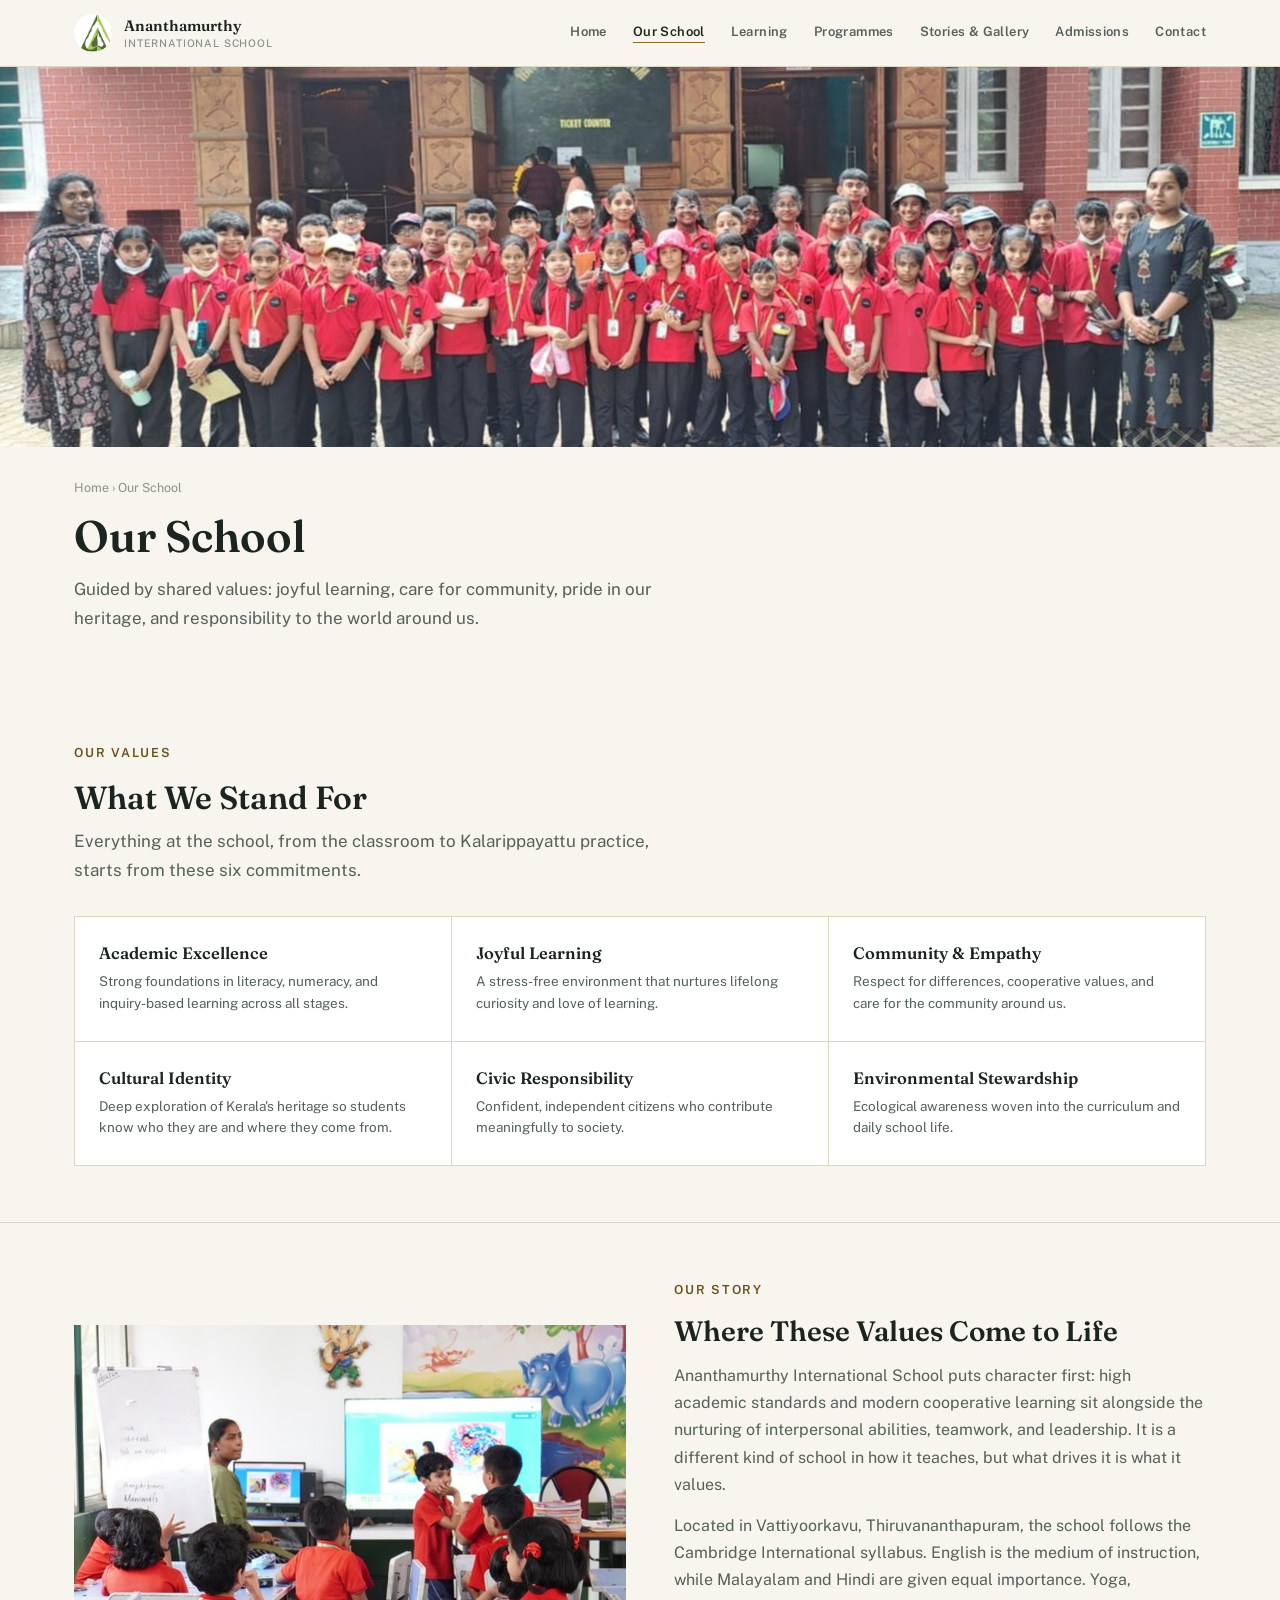
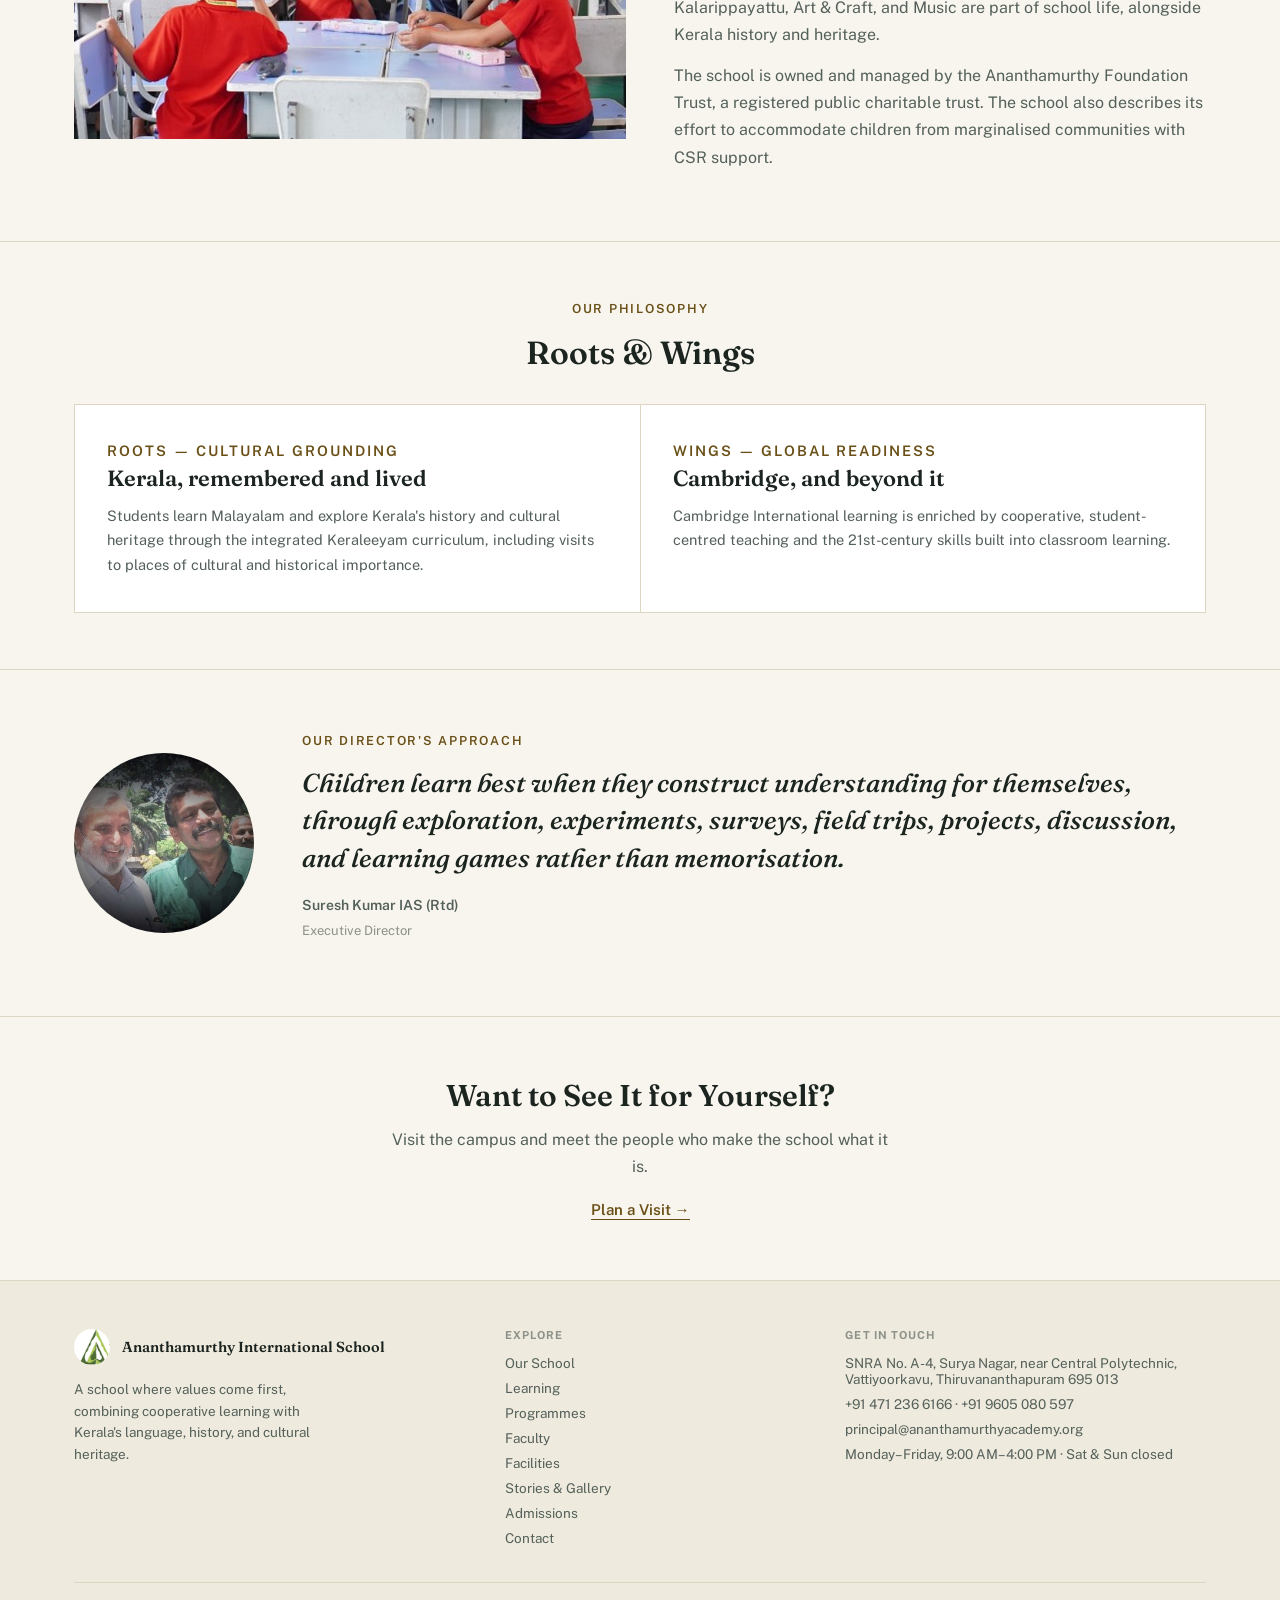
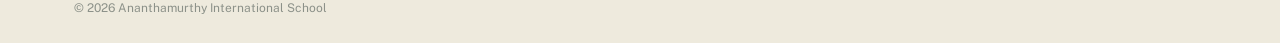
==== commit 2934287f: "Editorial review: fix Roots & Wings order, align admissions with curriculum, add Admissions to nav C" ====
--- a/about.html
+++ b/about.html
@@ -2,6 +2,7 @@
 <html lang="en">
 <head>
 <meta charset="UTF-8" />
+<meta name="robots" content="noindex, nofollow" />
 <meta name="viewport" content="width=device-width, initial-scale=1.0" />
 <title>Our School — Ananthamurthy International School</title>
 <link rel="preconnect" href="https://fonts.googleapis.com">
@@ -67,7 +68,7 @@
         <h2>Where These Values Come to Life</h2>
         <p>Ananthamurthy International School puts character first: high academic standards and modern cooperative learning sit alongside the nurturing of interpersonal abilities, teamwork, and leadership. It is a different kind of school in how it teaches, but what drives it is what it values.</p>
         <p>Located in Vattiyoorkavu, Thiruvananthapuram, the school follows the Cambridge International syllabus. English is the medium of instruction, while Malayalam and Hindi are given equal importance. Yoga, Kalarippayattu, Art &amp; Craft, and Music are part of school life, alongside Kerala history and heritage.</p>
-        <p>The school is owned and managed by the Ananthamurthy Foundation Trust, a registered public charitable trust. The school also describes its effort to accommodate children from marginalized communities with CSR support.</p>
+        <p>The school is owned and managed by the Ananthamurthy Foundation Trust, a registered public charitable trust. The school also describes its effort to accommodate children from marginalised communities with CSR support.</p>
       </div>
     </div>
   </section>
@@ -76,7 +77,7 @@
     <div class="wrap">
       <div class="section-head" style="text-align:center;">
         <p class="eyebrow">Our Philosophy</p>
-        <h2>Wings &amp; Roots</h2>
+        <h2>Roots &amp; Wings</h2>
       </div>
       <div class="feature-pair">
         <div class="feature">
@@ -99,8 +100,8 @@
         <img src="assets/images/images/with_our_leading_light_ananthamurthy_ananthamurthy-academy.jpg" alt="Suresh Kumar IAS (Rtd), Executive Director" />
       </div>
       <div class="quote-body">
-        <p class="eyebrow">Leadership — Our Director</p>
-        <blockquote>&ldquo;The Executive Director describes a school that encourages children to construct understanding through exploration, experiments, surveys, field trips, projects, discussion, and learning games rather than memorisation.&rdquo;</blockquote>
+        <p class="eyebrow">Our Director's Approach</p>
+        <blockquote>Children learn best when they construct understanding for themselves, through exploration, experiments, surveys, field trips, projects, discussion, and learning games rather than memorisation.</blockquote>
         <p class="quote-attr">Suresh Kumar IAS (Rtd)<span>Executive Director</span></p>
       </div>
     </div>
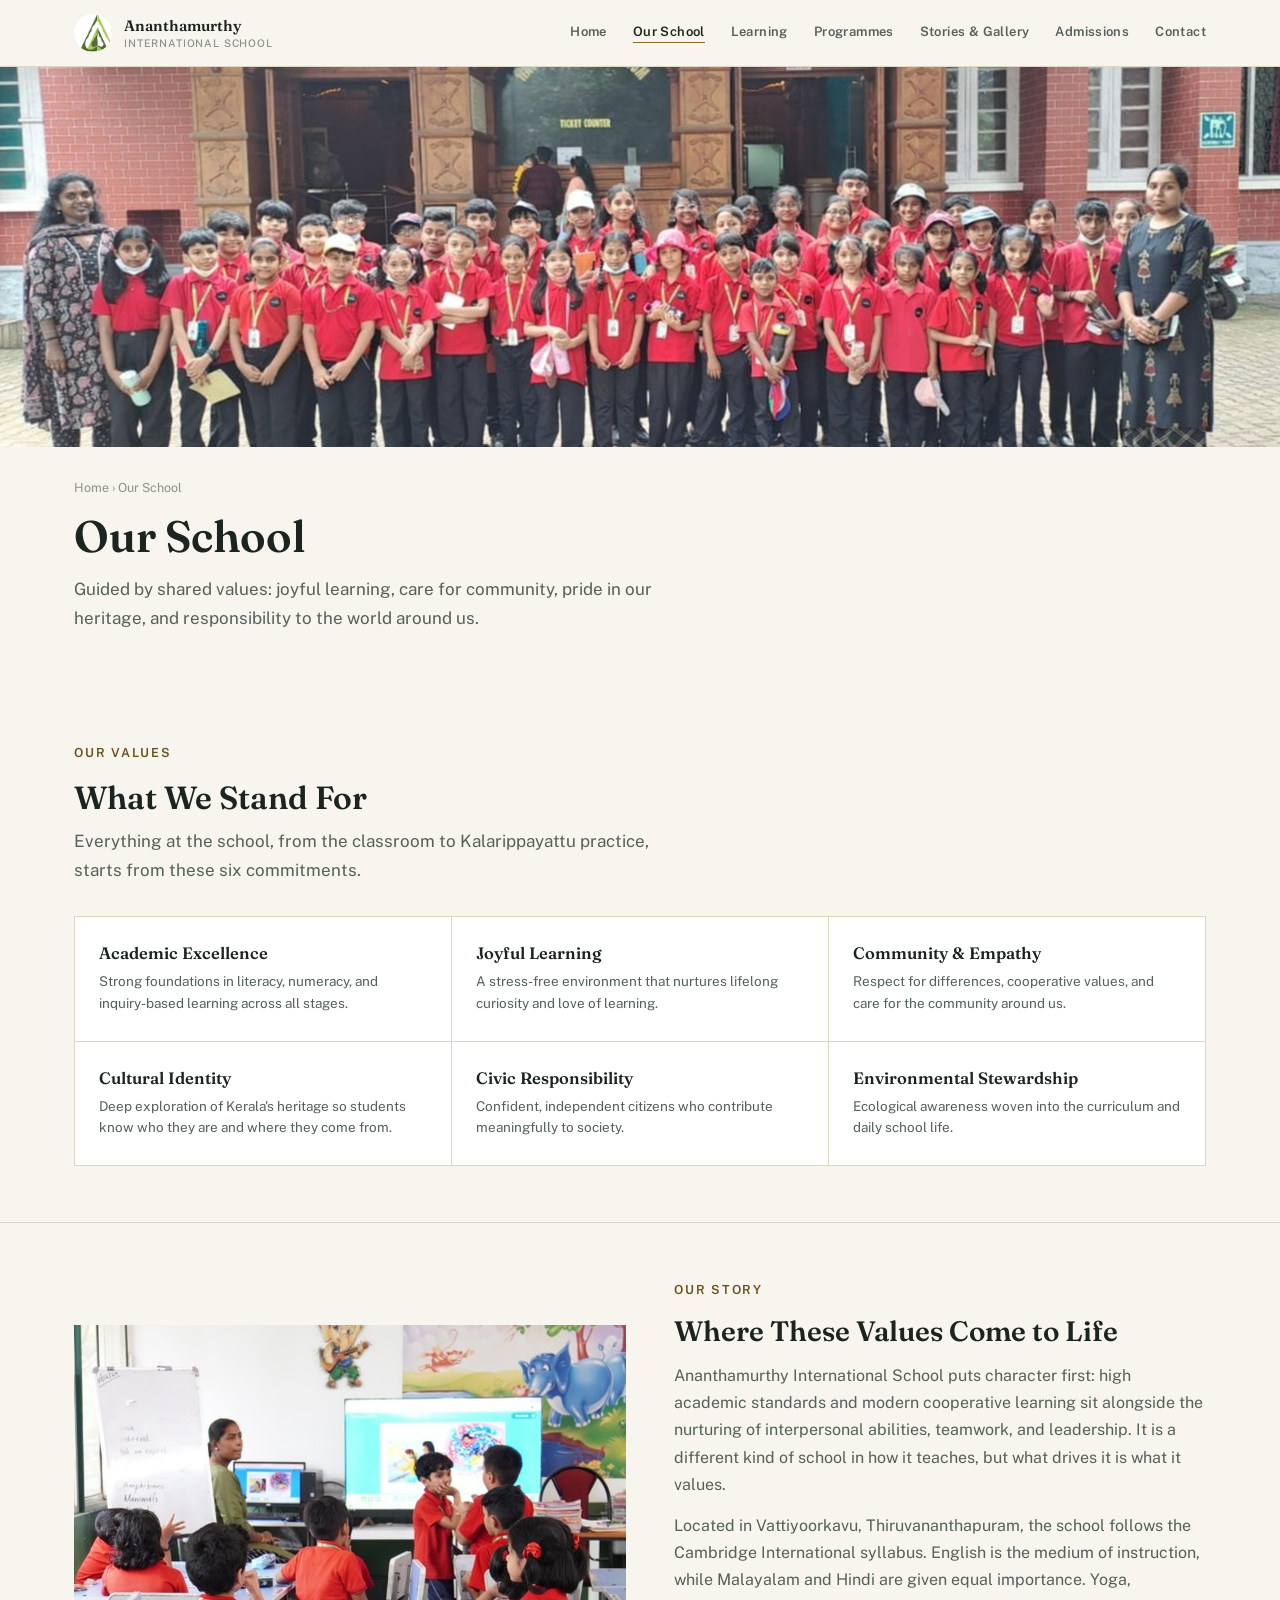
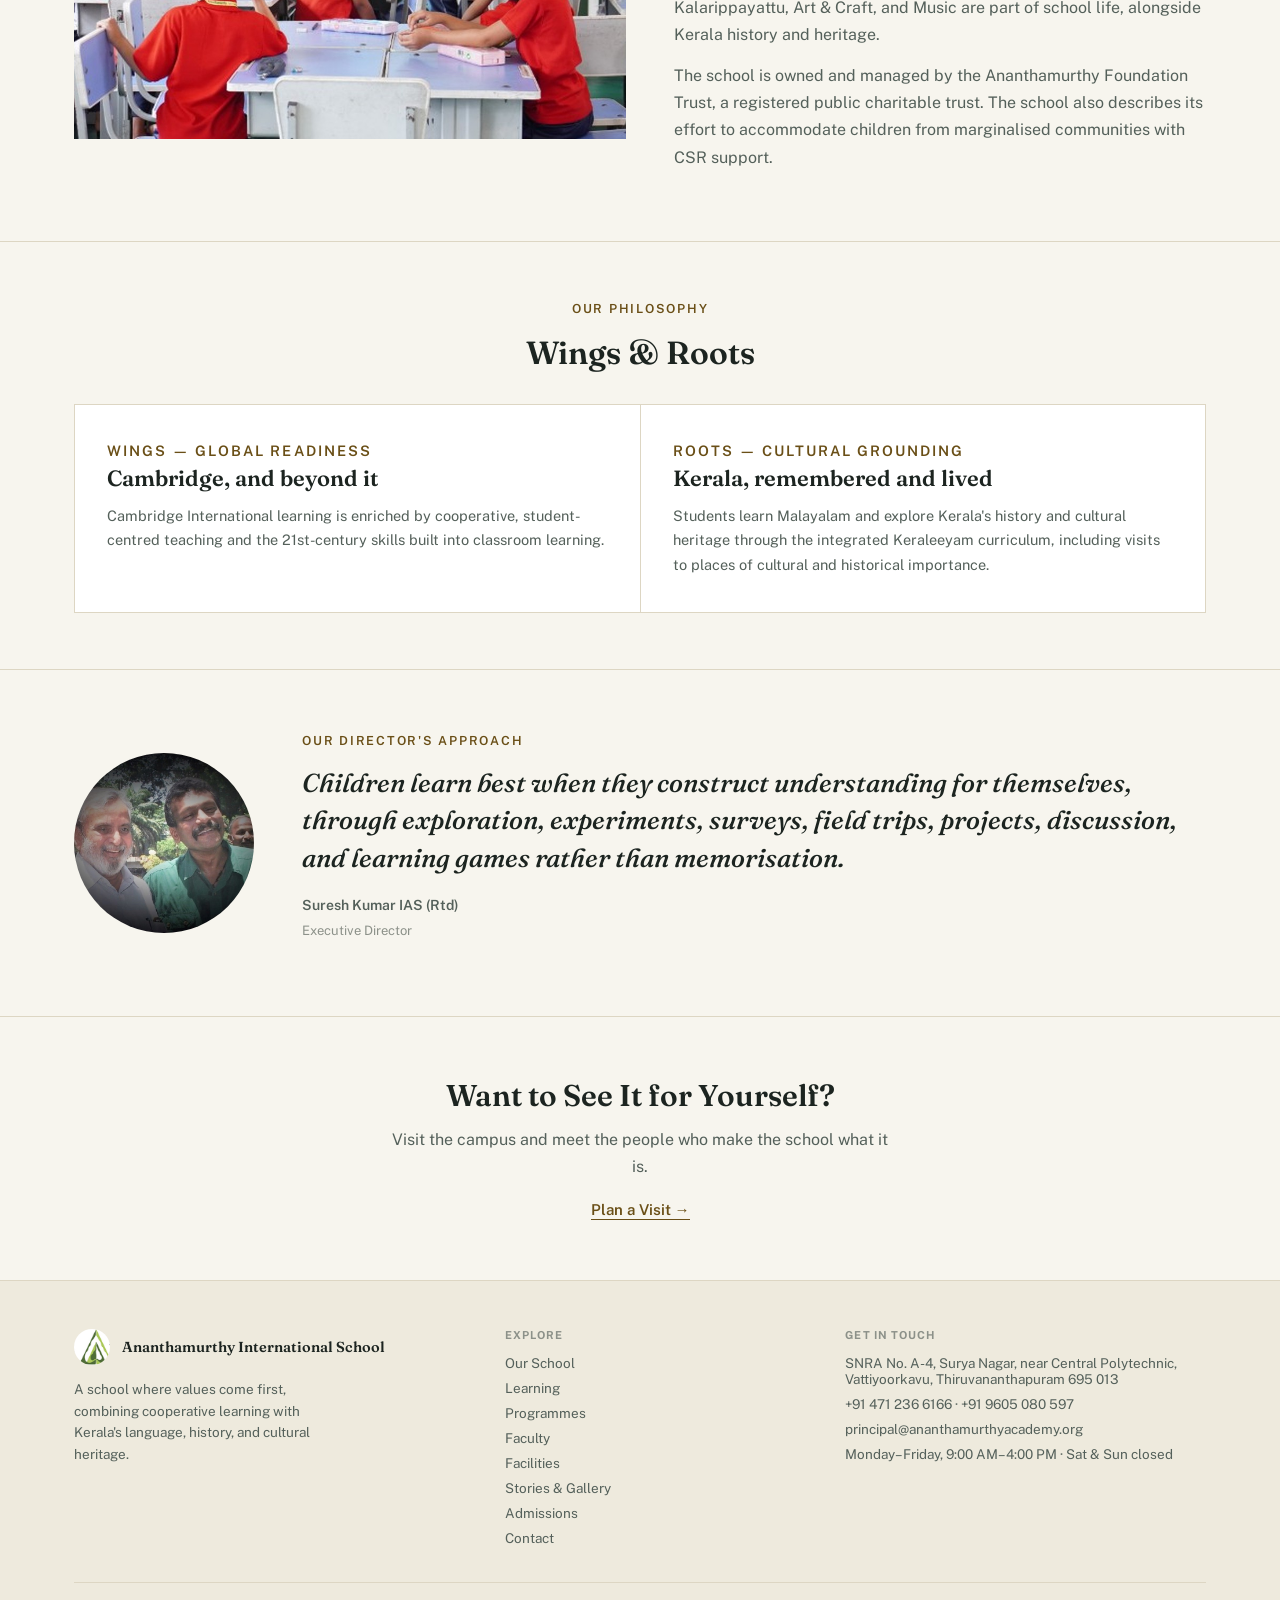
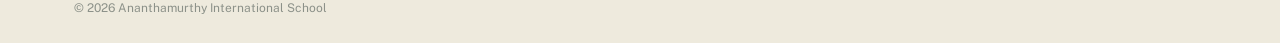
==== commit 7ec49713: "Restore Wings & Roots order; list Wings before Roots Co-Authored-By: Claude Sonnet 5.5 <noreply@anth" ====
--- a/about.html
+++ b/about.html
@@ -77,18 +77,18 @@
     <div class="wrap">
       <div class="section-head" style="text-align:center;">
         <p class="eyebrow">Our Philosophy</p>
-        <h2>Roots &amp; Wings</h2>
+        <h2>Wings &amp; Roots</h2>
       </div>
       <div class="feature-pair">
+        <div class="feature">
+          <p class="eyebrow">Wings — Global Readiness</p>
+          <h3>Cambridge, and beyond it</h3>
+          <p>Cambridge International learning is enriched by cooperative, student-centred teaching and the 21st-century skills built into classroom learning.</p>
+        </div>
         <div class="feature">
           <p class="eyebrow">Roots — Cultural Grounding</p>
           <h3>Kerala, remembered and lived</h3>
           <p>Students learn Malayalam and explore Kerala's history and cultural heritage through the integrated Keraleeyam curriculum, including visits to places of cultural and historical importance.</p>
-        </div>
-        <div class="feature">
-          <p class="eyebrow">Wings — Global Readiness</p>
-          <h3>Cambridge, and beyond it</h3>
-          <p>Cambridge International learning is enriched by cooperative, student-centred teaching and the 21st-century skills built into classroom learning.</p>
         </div>
       </div>
     </div>
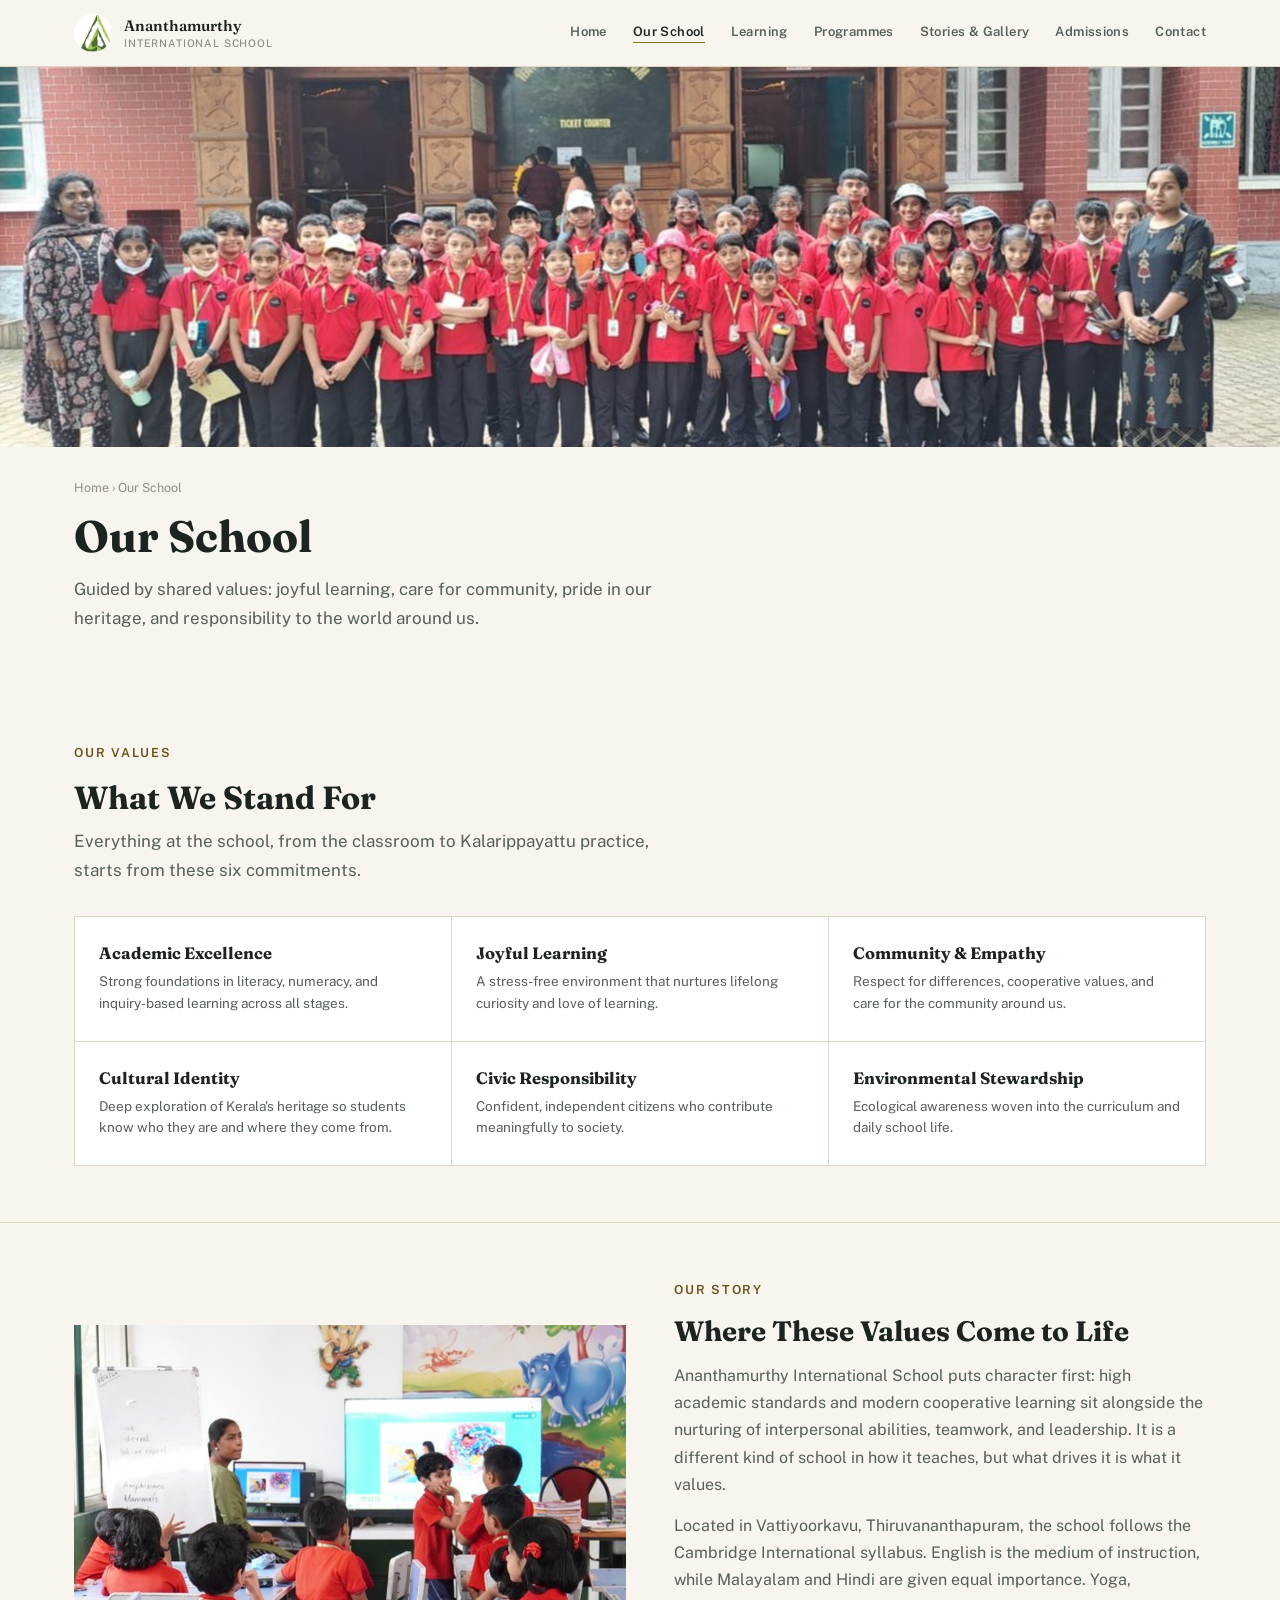
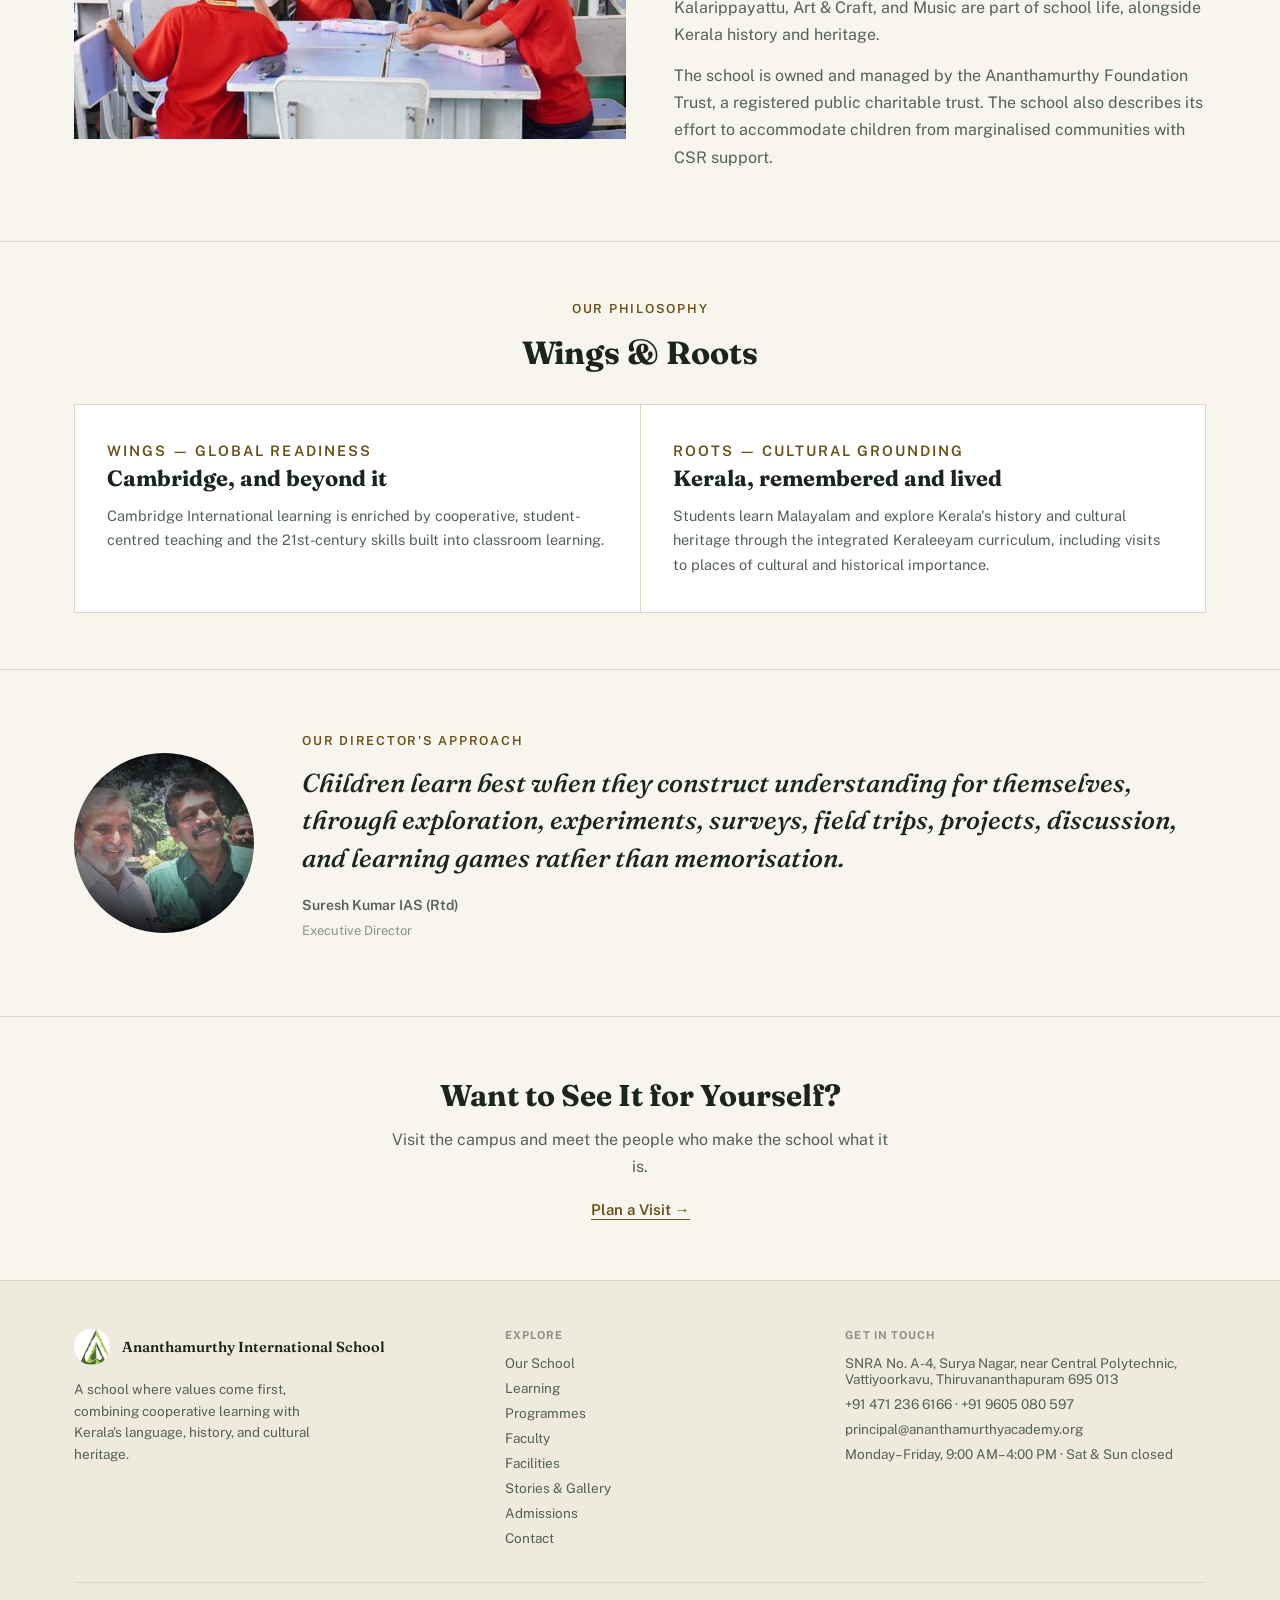
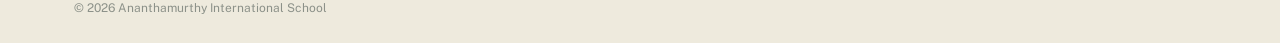
==== commit e0c907f4: "Bolder headings site-wide Co-Authored-By: Claude Sonnet 5.5 <noreply@anthropic.com>" ====
--- a/about.html
+++ b/about.html
@@ -7,7 +7,7 @@
 <title>Our School — Ananthamurthy International School</title>
 <link rel="preconnect" href="https://fonts.googleapis.com">
 <link rel="preconnect" href="https://fonts.gstatic.com" crossorigin>
-<link rel="stylesheet" href="https://fonts.googleapis.com/css2?family=Fraunces:ital,opsz,wght@0,9..144,400;0,9..144,500;0,9..144,600;1,9..144,500&family=Public+Sans:wght@400;500;600;700&display=swap">
+<link rel="stylesheet" href="https://fonts.googleapis.com/css2?family=Fraunces:ital,opsz,wght@0,9..144,400;0,9..144,500;0,9..144,600;0,9..144,700;1,9..144,500&family=Public+Sans:wght@400;500;600;700&display=swap">
 <link rel="stylesheet" href="assets/css/editorial.css" />
 </head>
 <body>
--- a/assets/css/editorial.css
+++ b/assets/css/editorial.css
@@ -32,7 +32,7 @@
 
 h1,h2,h3{
   font-family:'Fraunces', Georgia, serif;
-  font-weight:600;
+  font-weight:700;
   color:var(--ink);
   text-wrap:balance;
   margin:0;
@@ -274,6 +274,27 @@
 .person p{font-size:13.5px; margin:0; line-height:1.6;}
 .person .soon{font-style:italic; color:var(--ink-faint);}
 
+/* ===== APPROACH TO LEARNING (5E method + Six Cs outcomes, Learning page) ===== */
+.approach .section-head h2{font-weight:700;}
+.o1{display:grid; grid-template-columns:1fr 56px 1.35fr; gap:0; align-items:start;}
+.o1-h{font-size:13px; font-weight:800; letter-spacing:0.1em; text-transform:uppercase; color:var(--ink); margin:0 0 20px; padding-bottom:10px; border-bottom:2px solid var(--accent);}
+.o1-arrow{align-self:center; text-align:center; font-size:30px; color:var(--accent);}
+.timeline{list-style:none; margin:0; padding:0; position:relative;}
+.timeline::before{content:""; position:absolute; left:17px; top:18px; bottom:18px; width:1px; background:var(--rule);}
+.timeline li{display:flex; gap:16px; padding:0 0 22px; position:relative;}
+.timeline li:last-child{padding-bottom:0;}
+.dot{flex:0 0 35px; height:35px; border-radius:50%; background:var(--surface); border:1px solid var(--accent); color:var(--accent-ink); display:flex; align-items:center; justify-content:center; font-family:'Fraunces',serif; font-style:italic; font-weight:600; font-size:15px; position:relative; z-index:1;}
+.timeline h4{margin:5px 0 3px; font-family:'Fraunces',serif; font-size:18px; font-weight:700; color:var(--ink);}
+.timeline p{margin:0; font-size:13.5px; line-height:1.5;}
+.cgrid{display:grid; grid-template-columns:1fr 1fr; gap:1px; background:var(--rule); border:1px solid var(--rule);}
+.cc{background:var(--surface); padding:20px 20px 22px;}
+.cc .ico{color:var(--accent-ink); margin-bottom:10px;}
+.cc h4{margin:0 0 5px; font-family:'Fraunces',serif; font-size:17.5px; font-weight:700; color:var(--ink);}
+.cc p{margin:0; font-size:13px; line-height:1.55;}
+.o1-foot{margin:30px 0 0; padding-top:18px; border-top:1px solid var(--rule); font-family:'Fraunces',serif; font-style:italic; font-weight:500; font-size:17px; color:var(--ink); text-align:center;}
+@media (max-width:900px){.o1{grid-template-columns:1fr; gap:28px;} .o1-arrow{transform:rotate(90deg); font-size:26px;}}
+@media (max-width:560px){.cgrid{grid-template-columns:1fr;}}
+
 /* ===== FOOTER ===== */
 footer.site{border-top:1px solid var(--rule); padding-block:48px 28px; background:var(--paper-deep);}
 .foot-grid{display:grid; grid-template-columns:1.3fr 1fr 1.2fr; gap:40px;}
